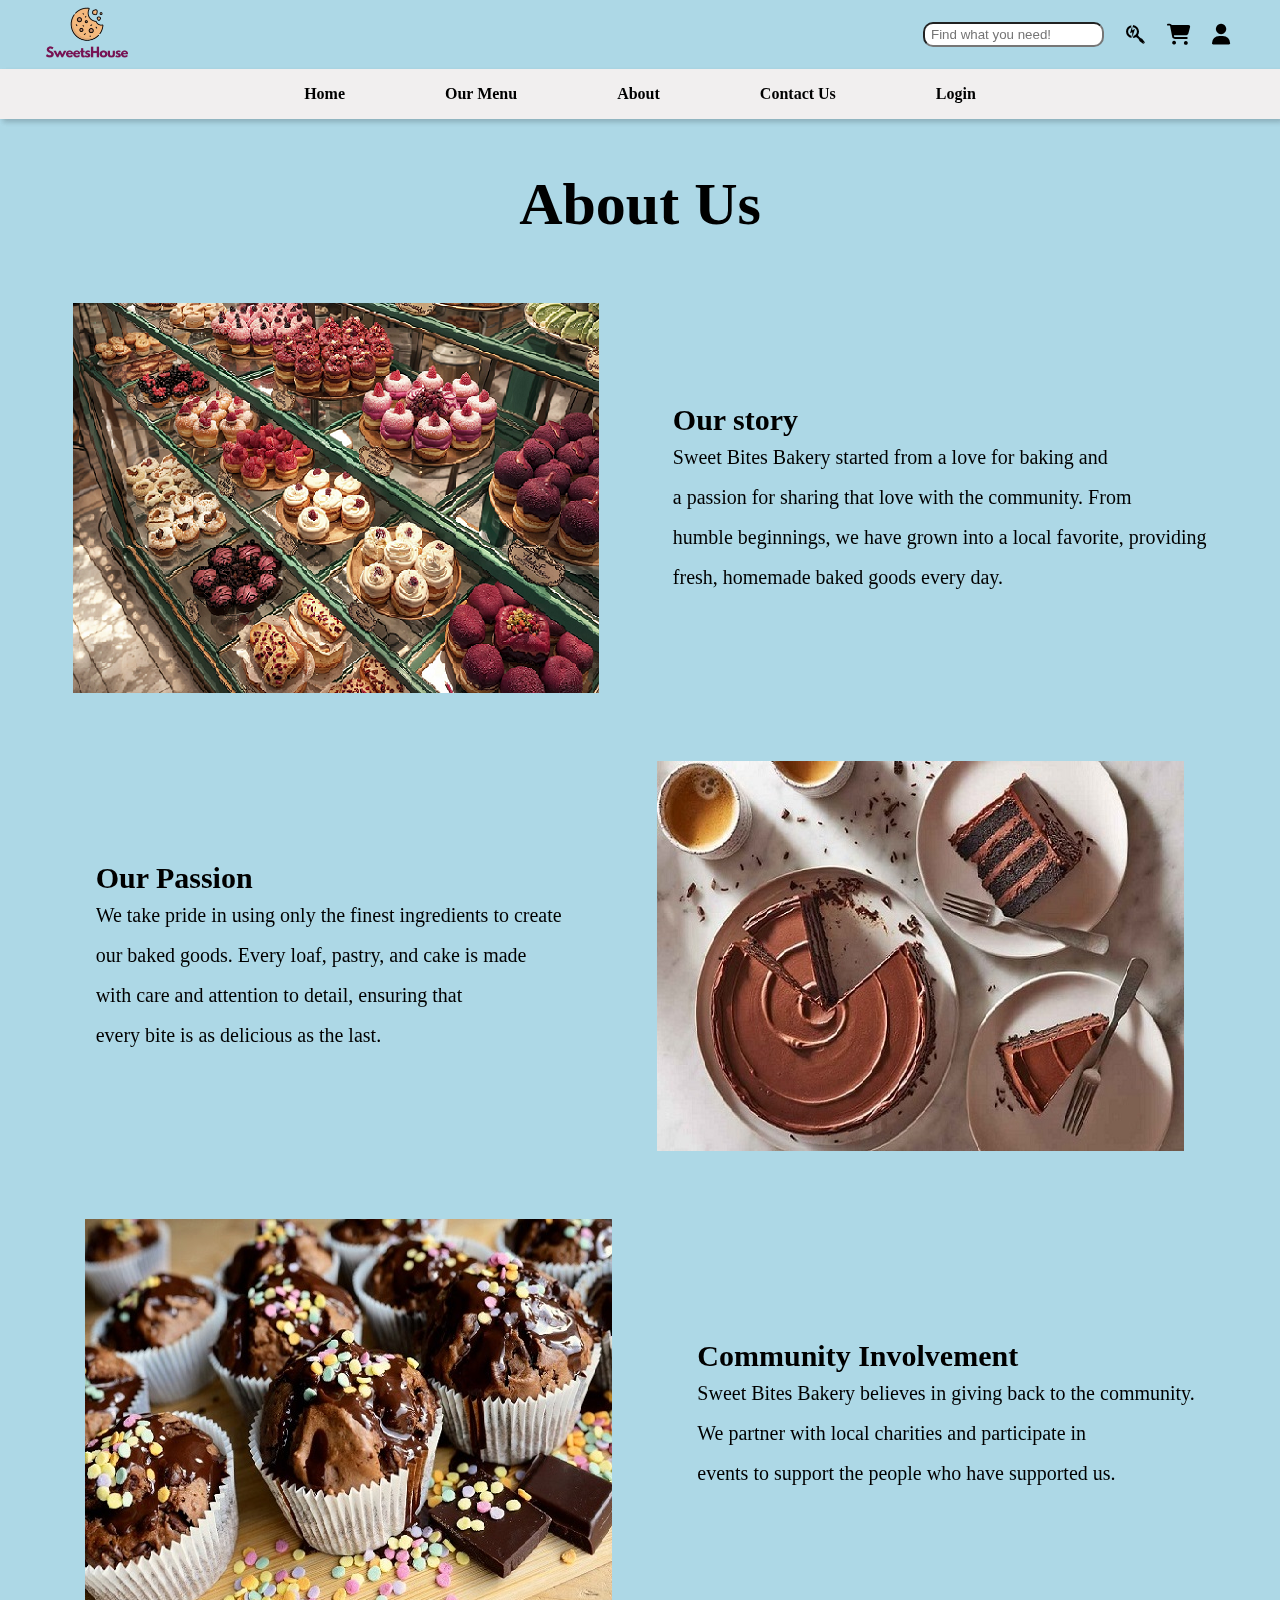
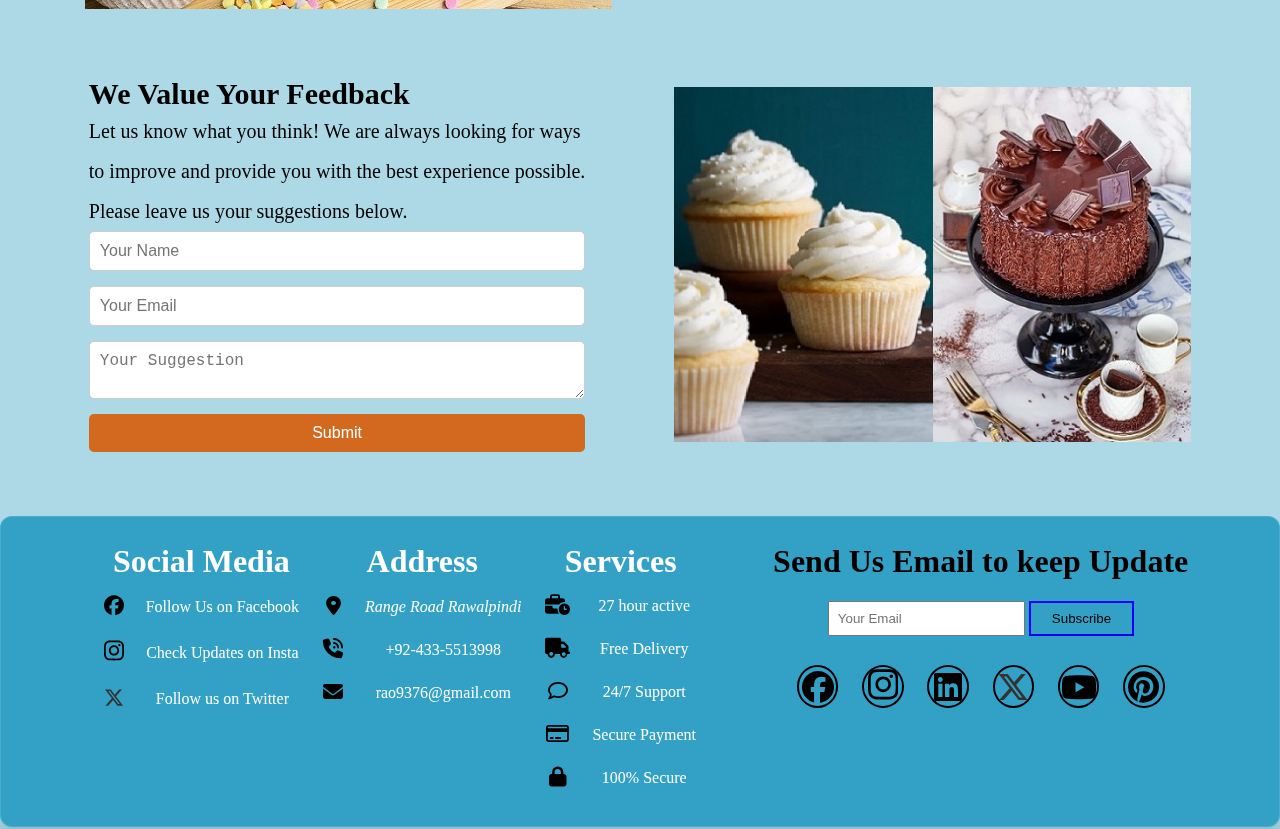
==== abouts.html @ 7ebd2689 "new" ====
<!DOCTYPE html>
<html lang="en">
<head>
    <meta charset="UTF-8">
    <meta name="viewport" content="width=device-width, initial-scale=1.0">
    <title>About Us</title>
    <link
    rel="stylesheet"
    href="https://cdnjs.cloudflare.com/ajax/libs/font-awesome/6.6.0/css/all.min.css"
  />
  <link rel="stylesheet" href="CSS\about.css" />
  <link rel="stylesheet" href="CSS/Nav.css">

</head>
<body>
    
    <header>
        <div class="subNav">
          <a href="local.html"
            ><img
              style="margin: 4% 0% 0% 6%"
              src="images/Home/Mulberry_Funky_Cookie_Logo__1_-removebg-preview.png"
              width="85px"
              height="auto"
              alt="Logo"
          /></a>
          <div>
            <table>
              <tr>
                <td>
                  <input type="search" placeholder=" Find what you need!" />
                </td>
                <td>
                  <a href=""><i class="fa-brands fa-searchengin"></i></a>
                </td>
                <td>
                  <a href="cart.html"><i class="fa-solid fa-cart-shopping"></i></a>
                </td>
                <td>
                  <a href=""><i class="fa-solid fa-user"></i></a>
                </td>
              </tr>
            </table>
          </div>
        </div>
        <nav>
          <nav>
            <ul class="sidebar">
              <li onclick="hideSidebar()">
                <a href="#"
                  ><svg
                    xmlns="http://www.w3.org/2000/svg"
                    height="26"
                    viewBox="0 96 960 960"
                    width="26"
                  >
                    <path
                      d="m249 849-42-42 231-231-231-231 42-42 231 231 231-231 42 42-231 231 231 231-42 42-231-231-231 231Z"
                    /></svg
                ></a>
              </li>
              <li><a href="local.html">Home</a></li>
              <li><a href="index.html#menu">Our Menu</a></li>
              <li><a href="abouts.html">About </a></li>
              <li><a href="#">Contact Us</a></li>
              <li><a href="login.html">Login</a></li>
            </ul>
            <ul>
              <li class="hideOnMobile"><a href="local.html">Home</a></li>
              <li class="hideOnMobile"><a href="index.html#menu">Our Menu</a></li>
              <li class="hideOnMobile"><a href="abouts.html">About</a></li>
              <li class="hideOnMobile"><a href="#">Contact Us</a></li>
              <li class="hideOnMobile"><a href="login.html">Login</a></li>
              <li class="menu-button" onclick="showSidebar()">
                <a href="#"
                  ><svg
                    xmlns="http://www.w3.org/2000/svg"
                    height="26"
                    viewBox="0 96 960 960"
                    width="26"
                  >
                    <path
                      d="M120 816v-60h720v60H120Zm0-210v-60h720v60H120Zm0-210v-60h720v60H120Z"
                    /></svg
                ></a>
              </li>
            </ul>
          </nav>
        </nav>
      </header>


      <section class="about-header">
        <h1>About Us</h1>
    </section>



    <div class="main-card">
      <div class="img">
          <img src="./images/about/ai-generated-8758588_1280.png" width="100%" height="auto" alt="">
      </div>
      <div class="text">
          <h3>Our story</h3>
          <p>
              Sweet Bites Bakery started from a love for baking and <br> a passion for  sharing that love with the community. From <br> humble beginnings, we have grown into a local  favorite, providing <br> fresh, homemade baked goods every day.
          </p>
      </div>
  </div>


  <div class="main-card">
     
      <div class="text">
          <h3>Our Passion</h3>
          <p>
         We take pride in using only the finest ingredients to create <br> our baked goods.  Every loaf, pastry, and cake is made <br> with care  and attention to detail,  ensuring that <br> every bite  is as delicious as the last.
          </p>
      </div>

      <div class="img">
          <img src="./images/about/KABC_Cakes_Chocolate-Cake_Ganache_07863.jpg" width="100%" height="auto" alt="">
      </div>
  </div>


  <div class="main-card">
      <div class="img">
          <img src="./images/about/muffins-8693748_1920.jpg" width="100%" height="auto" alt="">
      </div>
      <div class="text">
          <h3>Community Involvement</h3>
          <p>
              Sweet Bites Bakery believes in giving back to the community. <br> We partner with local charities and participate in <br> events to support the people who have supported us.
          </p>
      </div>
  </div>


  <div class="main-card">
     
      <div class="text">
          <h3>We Value Your Feedback</h3>
          <p>Let us know what you think! We are always looking   for ways <br>  to  improve and provide you with the best experience possible. <br>  Please leave us your  suggestions below.</p>
          <form class="suggestion-form">
              <input type="text" name="name" placeholder="Your Name" required>
              <input type="email" name="email" placeholder="Your Email" required>
              <textarea name="suggestion" placeholder="Your Suggestion" required></textarea>
              <button type="submit">Submit</button>
          </form>
      </div>

      <div style="display: flex;" class="img">
          <img src="./images/about/vanilla-cupcakes-3.jpg" width="50%" height="auto" alt="">
          <img src="./images/about/The-Best-Dark-Chocolate-Cake-Recipe-3.jpg" width="50%" height="auto" alt="">

      </div>
  </div>





      <footer  style="background-color:rgb(51, 161, 197); margin-top:5%;" class="main-footer">
        <div class="footer-text">
          <div>
            <h1>Social Media</h1>
            <table>
              <tr>
                <td>
                  <a href="#" target="_blank"><i style="font-size: 20px" class="fa-brands fa-facebook"></i></a>
                </td>
                <td>Follow Us on Facebook</td>
              </tr>
              <tr>
                <td>
                  <a href="#" target="_blank"><svg class="instagram" xmlns="http://www.w3.org/2000/svg" width="20px"
                      viewBox="0 0 448 512">
                      <defs>
                        <linearGradient id="instagram-gradient" gradientTransform="rotate(45)">
                          <stop offset="0%" stop-color="#405de6" />
                          <stop offset="20%" stop-color="#5851db" />
                          <stop offset="40%" stop-color="#833ab4" />
                          <stop offset="60%" stop-color="#c13584" />
                          <stop offset="80%" stop-color="#e1306c" />
                          <stop offset="100%" stop-color="#fd1d1d" />
                        </linearGradient>
                      </defs>
  
                      <path
                        d="M224.1 141c-63.6 0-114.9 51.3-114.9 114.9s51.3 114.9 114.9 114.9S339 319.5 339 255.9 287.7 141 224.1 141zm0 189.6c-41.1 0-74.7-33.5-74.7-74.7s33.5-74.7 74.7-74.7 74.7 33.5 74.7 74.7-33.6 74.7-74.7 74.7zm146.4-194.3c0 14.9-12 26.8-26.8 26.8-14.9 0-26.8-12-26.8-26.8s12-26.8 26.8-26.8 26.8 12 26.8 26.8zm76.1 27.2c-1.7-35.9-9.9-67.7-36.2-93.9-26.2-26.2-58-34.4-93.9-36.2-37-2.1-147.9-2.1-184.9 0-35.8 1.7-67.6 9.9-93.9 36.1s-34.4 58-36.2 93.9c-2.1 37-2.1 147.9 0 184.9 1.7 35.9 9.9 67.7 36.2 93.9s58 34.4 93.9 36.2c37 2.1 147.9 2.1 184.9 0 35.9-1.7 67.7-9.9 93.9-36.2 26.2-26.2 34.4-58 36.2-93.9 2.1-37 2.1-147.8 0-184.8zM398.8 388c-7.8 19.6-22.9 34.7-42.6 42.6-29.5 11.7-99.5 9-132.1 9s-102.7 2.6-132.1-9c-19.6-7.8-34.7-22.9-42.6-42.6-11.7-29.5-9-99.5-9-132.1s-2.6-102.7 9-132.1c7.8-19.6 22.9-34.7 42.6-42.6 29.5-11.7 99.5-9 132.1-9s102.7-2.6 132.1 9c19.6 7.8 34.7 22.9 42.6 42.6 11.7 29.5 9 99.5 9 132.1s2.7 102.7-9 132.1z" />
                    </svg></a>
                </td>
                <td>Check Updates on Insta</td>
              </tr>
              <tr>
                <td>
                  <a href="" target="_blank"><i style="font-size: 20px" class="fa-brands fa-x-twitter"></i>
                  </a>
                </td>
                <td>Follow us on Twitter</td>
              </tr>
            </table>
          </div>
          <div>
            <h1>Address</h1>
            <table>
              <tr>
                <td>
                  <i style="font-size: 20px" class="fa-solid fa-location-dot"></i>
                </td>
                <td>
                  <address>Range Road Rawalpindi</address>
                </td>
              </tr>
              <tr>
                <td>
                  <i style="font-size: 20px" class="fa-solid fa-phone-volume"></i>
                </td>
                <td>+92-433-5513998</td>
              </tr>
              <tr>
                <td>
                  <i style="font-size: 20px" class="fa-solid fa-envelope"></i>
                </td>
                <td>rao9376@gmail.com</td>
              </tr>
            </table>
          </div>
          <div>
            <h1>Services</h1>
            <table>
              <tr>
                <td>
                  <i style="font-size: 20px" class="fa-solid fa-business-time"></i>
                </td>
                <td>27 hour active</td>
              </tr>
              <tr>
                <td>
                  <i style="font-size: 20px" class="fa-solid fa-truck"></i>
                </td>
                <td>Free Delivery</td>
              </tr>
              <tr>
                <td>
                  <i style="font-size: 20px" class="fa-regular fa-comment"></i>
                </td>
                <td>24/7 Support</td>
              </tr>
              <tr>
                <td>
                  <i style="font-size: 20px" class="fa-regular fa-credit-card"></i>
                </td>
                <td>Secure Payment</td>
              </tr>
              <tr>
                <td>
                  <i style="font-size: 20px" class="fa-solid fa-lock"></i>
                </td>
                <td>100% Secure</td>
              </tr>
            </table>
          </div>
        </div>
        <div class="mail">
          <h1 class="heading-1">Send Us Email to keep Update</h1>
          <form action="">
            <input type="email" name="email" placeholder="Your Email" />
            <button type="submit">Subscribe</button>
  
            <div class="social">
              <div class="s11">
                <a href="#" target="_blank"><i style="font-size: 2rem" class="fa-brands fa-facebook"></i></a>
              </div>
              <div class="s21">
                <a href="#" target="_blank"><svg class="instagram" xmlns="http://www.w3.org/2000/svg" width="1.9rem"
                    viewBox="0 0 448 512">
                    <defs>
                      <linearGradient id="instagram-gradient" gradientTransform="rotate(45)">
                        <stop offset="0%" stop-color="#405de6" />
                        <stop offset="20%" stop-color="#5851db" />
                        <stop offset="40%" stop-color="#833ab4" />
                        <stop offset="60%" stop-color="#c13584" />
                        <stop offset="80%" stop-color="#e1306c" />
                        <stop offset="100%" stop-color="#fd1d1d" />
                      </linearGradient>
                    </defs>
  
                    <path
                      d="M224.1 141c-63.6 0-114.9 51.3-114.9 114.9s51.3 114.9 114.9 114.9S339 319.5 339 255.9 287.7 141 224.1 141zm0 189.6c-41.1 0-74.7-33.5-74.7-74.7s33.5-74.7 74.7-74.7 74.7 33.5 74.7 74.7-33.6 74.7-74.7 74.7zm146.4-194.3c0 14.9-12 26.8-26.8 26.8-14.9 0-26.8-12-26.8-26.8s12-26.8 26.8-26.8 26.8 12 26.8 26.8zm76.1 27.2c-1.7-35.9-9.9-67.7-36.2-93.9-26.2-26.2-58-34.4-93.9-36.2-37-2.1-147.9-2.1-184.9 0-35.8 1.7-67.6 9.9-93.9 36.1s-34.4 58-36.2 93.9c-2.1 37-2.1 147.9 0 184.9 1.7 35.9 9.9 67.7 36.2 93.9s58 34.4 93.9 36.2c37 2.1 147.9 2.1 184.9 0 35.9-1.7 67.7-9.9 93.9-36.2 26.2-26.2 34.4-58 36.2-93.9 2.1-37 2.1-147.8 0-184.8zM398.8 388c-7.8 19.6-22.9 34.7-42.6 42.6-29.5 11.7-99.5 9-132.1 9s-102.7 2.6-132.1-9c-19.6-7.8-34.7-22.9-42.6-42.6-11.7-29.5-9-99.5-9-132.1s-2.6-102.7 9-132.1c7.8-19.6 22.9-34.7 42.6-42.6 29.5-11.7 99.5-9 132.1-9s102.7-2.6 132.1 9c19.6 7.8 34.7 22.9 42.6 42.6 11.7 29.5 9 99.5 9 132.1s2.7 102.7-9 132.1z" />
                  </svg></a>
              </div>
              <div class="s31">
                <a href="" target="_blank"><i style="font-size: 2rem" class="fa-brands fa-linkedin"></i>
                </a>
              </div>
              <div class="s41">
                <a href="" target="_blank"><i style="font-size: 2rem" class="fa-brands fa-x-twitter"></i>
                </a>
              </div>
              <div class="s51">
                <a href="" target="_blank"><i style="font-size: 2rem" class="fa-brands fa-youtube"></i></a>
              </div>
              <div class="s61">
                <a href="" target="_blank"><i style="font-size: 2rem" class="fa-brands fa-pinterest"></i></a>
              </div>
            </div>
          </form>
        </div>
    </footer>

    <script src="./JS/local.js"></script>
</body>
</html>
---- CSS/Nav.css ----
* {
    margin: 0;
    padding: 0;
  }
  .subNav {
    display: flex;
    align-items: center;
    justify-content: space-between;
    background-color: lightblue;
    padding: 0px 3%;
  }
  i {
    font-size: 1.3rem;
    transition: all 0.3s ease; /* Smooth transition for the hover effect */
  }
  
  /* i:hover { */
  /* font-size: 1.5rem; Change font size on hover */
  /* color: blue; Change color on hover */
  /* cursor: pointer; */
  /* } */
  table tr td {
    padding: 10px;
  }
  
  table tr td input {
    padding: 1.5%;
    border-radius: 10px;
    width: 100%;
  }
  table tr td input:hover {
    border: 2px solid blue;
  }
  a {
    text-decoration: none;
    color: black;
  }
  
  /* Main Nav Bar */
  
  nav {
    /* background-color: rgba(224, 221, 221, 0.877); */
  
    background-color: rgb(241, 239, 239);
    box-shadow: 3px 3px 5px rgba(0, 0, 0, 0.1);
  }
  nav ul {
    width: 100%;
    list-style: none;
    display: flex;
    justify-content: center;
    align-items: center;
  }
  nav li {
    height: 50px;
  }
  nav a {
    height: 100%;
    padding: 0 50px;
    font-weight: bold;
    text-decoration: none;
    display: flex;
    align-items: center;
    color: black;
  }
  nav a:hover {
    background-color: #b9b7b7;
  }
  
  .sidebar {
    position: fixed;
    right: 0;
    height: 100vh;
    width: 250px;
    background-color: rgba(255, 255, 255, 0.15);
    backdrop-filter: blur(12px);
    box-shadow: -10px 0 10px rgba(0, 0, 0, 0.1);
    list-style: none;
    display: none;
    flex-direction: column;
    align-items: flex-start;
    justify-content: flex-start;
  }
  .sidebar li {
    width: 100%;
  }
  .sidebar a {
    width: 100%;
  }
  .menu-button {
    display: none;
  }
  @media (max-width: 800px) {
    nav ul {
      justify-content: flex-end;
    }
    .hideOnMobile {
      display: none;
    }
    .menu-button {
      display: block;
    }
  }
  @media (max-width: 400px) {
    .sidebar {
      width: 100%;
    }
  }
  


  
/* footer */
 .social {
    padding: 7% 0%;
    display: flex;
    /* justify-content: center; */
    flex-wrap: nowrap;
    justify-content: space-evenly;
    /* background-color: rgba(230, 227, 227, 0.63); */
    /* margin: 5% 0; */
  }
  
  .social div {
    width: 10%;
    display: flex;
    align-items: center;
    justify-content: center;
    /* height: 14%; */
    border-radius: 50%;
    border: 2px solid;
    text-align: center;
    /* padding: 0.5%; */
    /* margin: 0.5% 2%; */
  }
  .fa-facebook:hover {
    color: blue;
  }
  
  .instagram {
    transition: all 0.3s ease;
  }
  
  .instagram:hover path {
    fill: url(#instagram-gradient); /* Apply the gradient on hover */
  }
  .fa-linkedin:hover {
    color: blue;
  }
  
  .fa-x-twitter {
    color: #333;
  }
  .fa-x-twitter:hover {
    color: rgb(0, 0, 0);
  }
  .fa-youtube:hover {
    color: red;
  }
  
  .fa-pinterest:hover {
    color: red;
  }
  
  .mail {
    text-align: center;
  }
  .mail input {
    padding: 2%;
    margin-top: 5%;
  }
  .mail button {
    margin-top: 2%;
    padding: 2% 5%;
    background: transparent;
    border: 2px solid blue;
  }
  
  .main-footer {
    /* padding: 0% 2%; */
    display: flex;
    justify-content: space-evenly;
     flex-wrap: wrap;

     backdrop-filter: blur(16px) saturate(380%);
    padding: 2%;
    border: 2px solid gray;
    text-align: center;
    -webkit-backdrop-filter: blur(16px) saturate(380%);
    background-color: rgba(17, 25, 40, 0.25);
    border-radius: 12px;
    border: 1px solid rgba(255, 255, 255, 0.125); 
    filter: drop-shadow(0 30px 10px rgba(0,0,0,0.125));
    /* transition: box-shadow .5s; */
    /* box-shadow: 3px 3px 8px rgba(177, 174, 174, 0.959), 
    1px 1px 12px rgba(190, 190, 190, 0.849); */

  }
  .footer-text {
    display: flex;
    justify-content: center;
  }
  
  .footer-text div {
    /* margin: 0px 1%; */
    flex-wrap: wrap;
    color: white;
  }
  
  .footer-text div h1 {
    margin-bottom: 2%;
    text-align: center;
    color: white;
  }

  .fa-solid, .fa-regular{
    color: black;
  }
  
  /* Media Quries for footer */
  
  @media (max-width: 1170px) {
    .main-footer {
      display: flex;
      flex-direction: column;
      justify-content: center;
      align-items: center;
    }
    .footer-text {
      width: 100%;
    }
  
    .footer-text div {
      margin: 0px 5%;
    }
    .mail input {
      margin-top: 5%;
      width: 100%;
    }
  }
  
  @media (max-width: 700px) {
    .footer-text {
      display: flex;
      justify-content: center;
      flex-direction: column;
      text-align: center;
    }
    .footer-text div {
      display: flex;
      flex-direction: column;
      align-items: center;
      justify-content: center;
    }
    .heading-1 {
      width: 100%;
      text-wrap: pretty;
      font-size: larger;
    }
    .mail input {
      width: 100%;
    }
  
    .social div{
      padding: 2%;
    }
  }
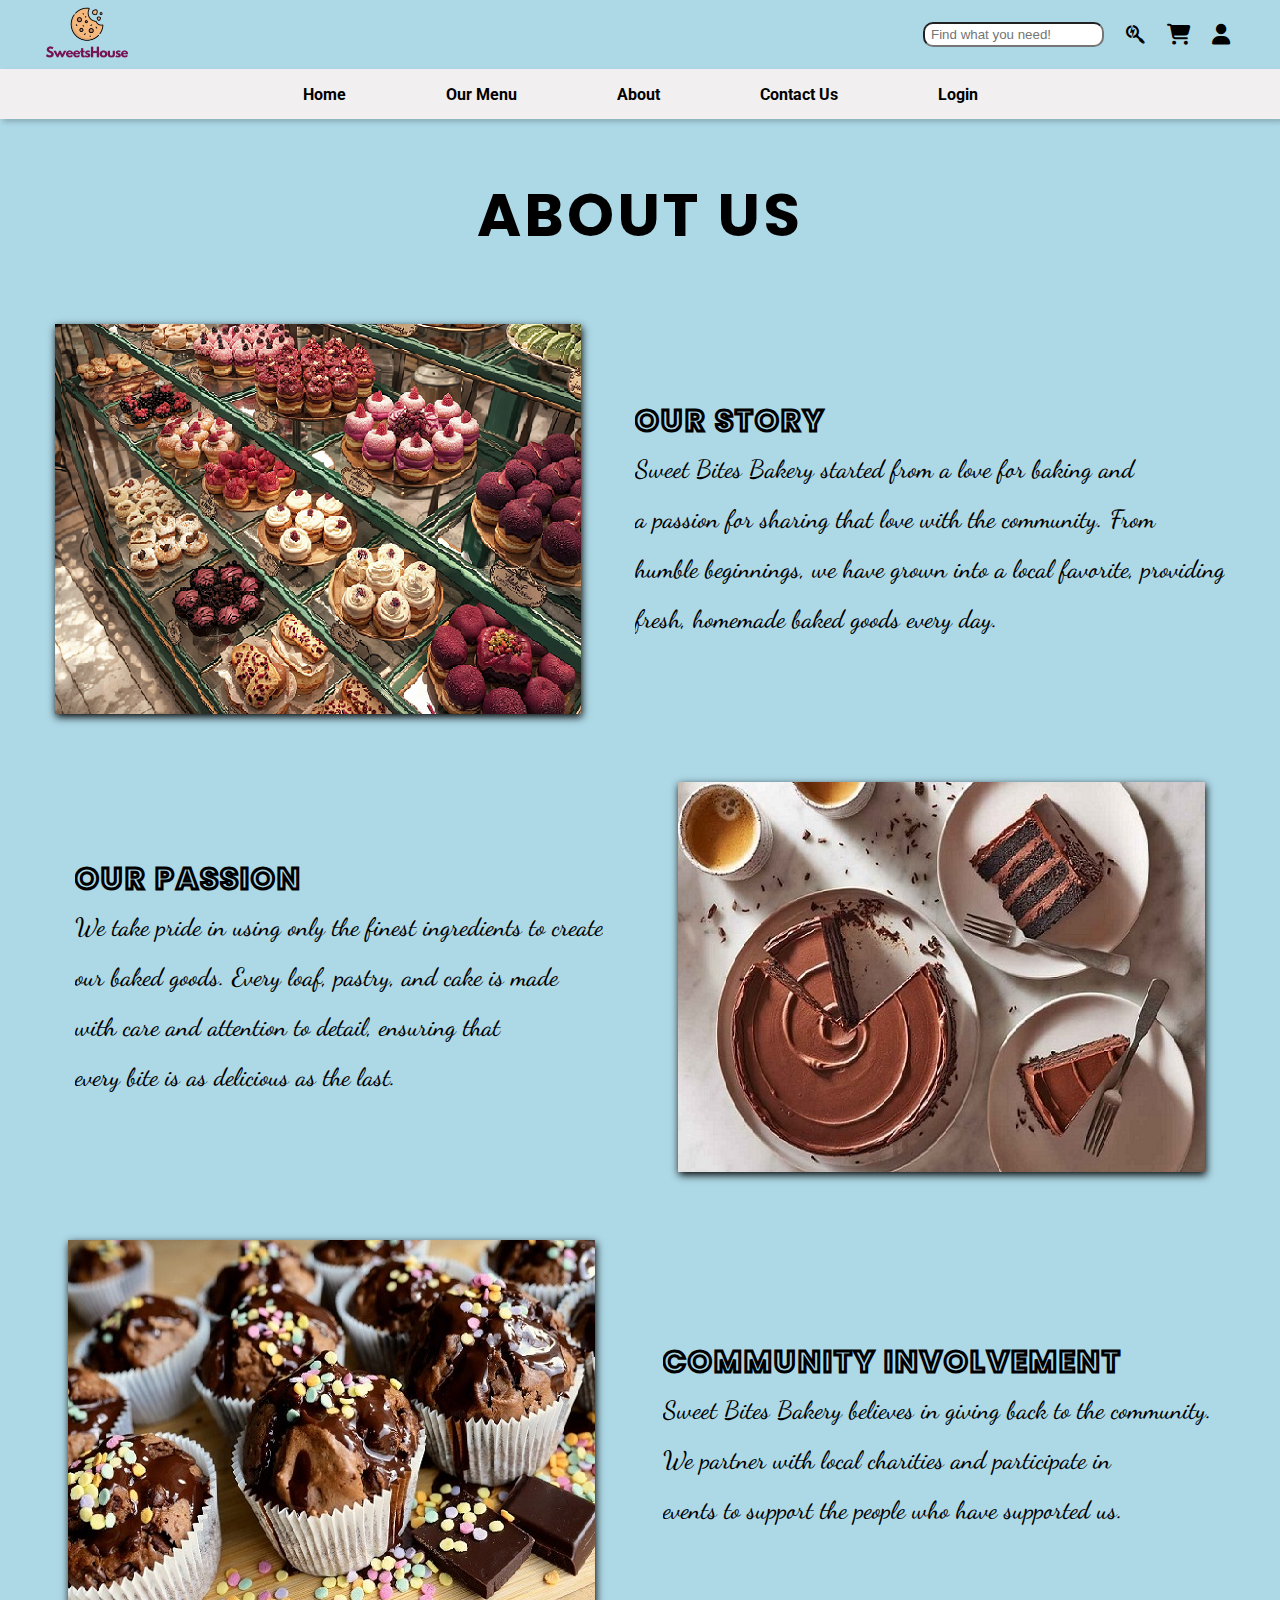
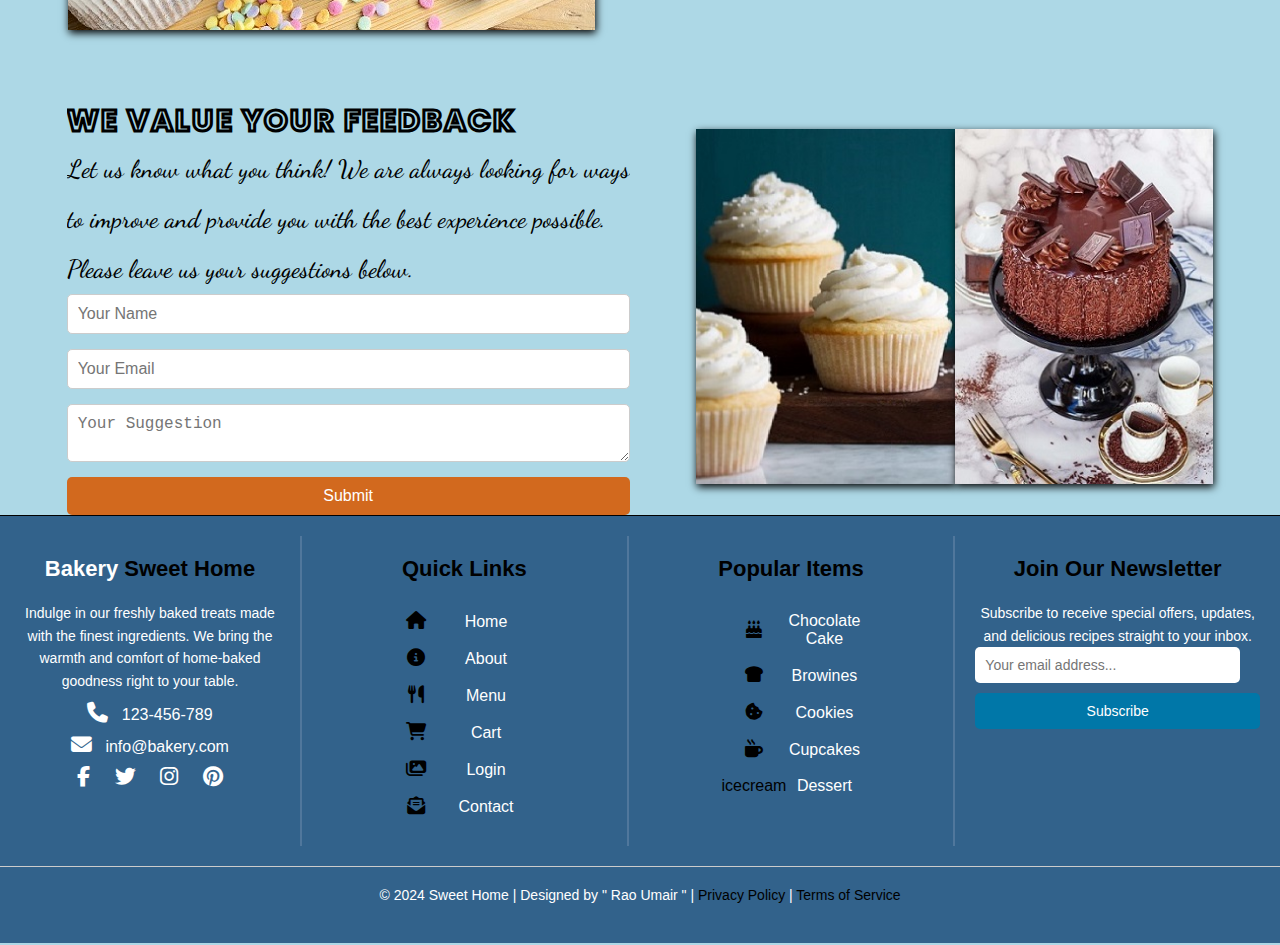
==== commit ff6ceeaa: "Add files via upload" ====
--- a/abouts.html
+++ b/abouts.html
@@ -1,315 +1,257 @@
-<!DOCTYPE html>
-<html lang="en">
-<head>
-    <meta charset="UTF-8">
-    <meta name="viewport" content="width=device-width, initial-scale=1.0">
-    <title>About Us</title>
-    <link
-    rel="stylesheet"
-    href="https://cdnjs.cloudflare.com/ajax/libs/font-awesome/6.6.0/css/all.min.css"
-  />
-  <link rel="stylesheet" href="CSS\about.css" />
-  <link rel="stylesheet" href="CSS/Nav.css">
-
-</head>
-<body>
-    
-    <header>
-        <div class="subNav">
-          <a href="local.html"
-            ><img
-              style="margin: 4% 0% 0% 6%"
-              src="images/Home/Mulberry_Funky_Cookie_Logo__1_-removebg-preview.png"
-              width="85px"
-              height="auto"
-              alt="Logo"
-          /></a>
-          <div>
-            <table>
-              <tr>
-                <td>
-                  <input type="search" placeholder=" Find what you need!" />
-                </td>
-                <td>
-                  <a href=""><i class="fa-brands fa-searchengin"></i></a>
-                </td>
-                <td>
-                  <a href="cart.html"><i class="fa-solid fa-cart-shopping"></i></a>
-                </td>
-                <td>
-                  <a href=""><i class="fa-solid fa-user"></i></a>
-                </td>
-              </tr>
-            </table>
-          </div>
-        </div>
-        <nav>
-          <nav>
-            <ul class="sidebar">
-              <li onclick="hideSidebar()">
-                <a href="#"
-                  ><svg
-                    xmlns="http://www.w3.org/2000/svg"
-                    height="26"
-                    viewBox="0 96 960 960"
-                    width="26"
-                  >
-                    <path
-                      d="m249 849-42-42 231-231-231-231 42-42 231 231 231-231 42 42-231 231 231 231-42 42-231-231-231 231Z"
-                    /></svg
-                ></a>
-              </li>
-              <li><a href="local.html">Home</a></li>
-              <li><a href="index.html#menu">Our Menu</a></li>
-              <li><a href="abouts.html">About </a></li>
-              <li><a href="#">Contact Us</a></li>
-              <li><a href="login.html">Login</a></li>
-            </ul>
-            <ul>
-              <li class="hideOnMobile"><a href="local.html">Home</a></li>
-              <li class="hideOnMobile"><a href="index.html#menu">Our Menu</a></li>
-              <li class="hideOnMobile"><a href="abouts.html">About</a></li>
-              <li class="hideOnMobile"><a href="#">Contact Us</a></li>
-              <li class="hideOnMobile"><a href="login.html">Login</a></li>
-              <li class="menu-button" onclick="showSidebar()">
-                <a href="#"
-                  ><svg
-                    xmlns="http://www.w3.org/2000/svg"
-                    height="26"
-                    viewBox="0 96 960 960"
-                    width="26"
-                  >
-                    <path
-                      d="M120 816v-60h720v60H120Zm0-210v-60h720v60H120Zm0-210v-60h720v60H120Z"
-                    /></svg
-                ></a>
-              </li>
-            </ul>
-          </nav>
-        </nav>
-      </header>
-
-
-      <section class="about-header">
-        <h1>About Us</h1>
-    </section>
-
-
-
-    <div class="main-card">
-      <div class="img">
-          <img src="./images/about/ai-generated-8758588_1280.png" width="100%" height="auto" alt="">
-      </div>
-      <div class="text">
-          <h3>Our story</h3>
-          <p>
-              Sweet Bites Bakery started from a love for baking and <br> a passion for  sharing that love with the community. From <br> humble beginnings, we have grown into a local  favorite, providing <br> fresh, homemade baked goods every day.
-          </p>
-      </div>
-  </div>
-
-
-  <div class="main-card">
-     
-      <div class="text">
-          <h3>Our Passion</h3>
-          <p>
-         We take pride in using only the finest ingredients to create <br> our baked goods.  Every loaf, pastry, and cake is made <br> with care  and attention to detail,  ensuring that <br> every bite  is as delicious as the last.
-          </p>
-      </div>
-
-      <div class="img">
-          <img src="./images/about/KABC_Cakes_Chocolate-Cake_Ganache_07863.jpg" width="100%" height="auto" alt="">
-      </div>
-  </div>
-
-
-  <div class="main-card">
-      <div class="img">
-          <img src="./images/about/muffins-8693748_1920.jpg" width="100%" height="auto" alt="">
-      </div>
-      <div class="text">
-          <h3>Community Involvement</h3>
-          <p>
-              Sweet Bites Bakery believes in giving back to the community. <br> We partner with local charities and participate in <br> events to support the people who have supported us.
-          </p>
-      </div>
-  </div>
-
-
-  <div class="main-card">
-     
-      <div class="text">
-          <h3>We Value Your Feedback</h3>
-          <p>Let us know what you think! We are always looking   for ways <br>  to  improve and provide you with the best experience possible. <br>  Please leave us your  suggestions below.</p>
-          <form class="suggestion-form">
-              <input type="text" name="name" placeholder="Your Name" required>
-              <input type="email" name="email" placeholder="Your Email" required>
-              <textarea name="suggestion" placeholder="Your Suggestion" required></textarea>
-              <button type="submit">Submit</button>
-          </form>
-      </div>
-
-      <div style="display: flex;" class="img">
-          <img src="./images/about/vanilla-cupcakes-3.jpg" width="50%" height="auto" alt="">
-          <img src="./images/about/The-Best-Dark-Chocolate-Cake-Recipe-3.jpg" width="50%" height="auto" alt="">
-
-      </div>
-  </div>
-
-
-
-
-
-      <footer  style="background-color:rgb(51, 161, 197); margin-top:5%;" class="main-footer">
-        <div class="footer-text">
-          <div>
-            <h1>Social Media</h1>
-            <table>
-              <tr>
-                <td>
-                  <a href="#" target="_blank"><i style="font-size: 20px" class="fa-brands fa-facebook"></i></a>
-                </td>
-                <td>Follow Us on Facebook</td>
-              </tr>
-              <tr>
-                <td>
-                  <a href="#" target="_blank"><svg class="instagram" xmlns="http://www.w3.org/2000/svg" width="20px"
-                      viewBox="0 0 448 512">
-                      <defs>
-                        <linearGradient id="instagram-gradient" gradientTransform="rotate(45)">
-                          <stop offset="0%" stop-color="#405de6" />
-                          <stop offset="20%" stop-color="#5851db" />
-                          <stop offset="40%" stop-color="#833ab4" />
-                          <stop offset="60%" stop-color="#c13584" />
-                          <stop offset="80%" stop-color="#e1306c" />
-                          <stop offset="100%" stop-color="#fd1d1d" />
-                        </linearGradient>
-                      </defs>
-  
-                      <path
-                        d="M224.1 141c-63.6 0-114.9 51.3-114.9 114.9s51.3 114.9 114.9 114.9S339 319.5 339 255.9 287.7 141 224.1 141zm0 189.6c-41.1 0-74.7-33.5-74.7-74.7s33.5-74.7 74.7-74.7 74.7 33.5 74.7 74.7-33.6 74.7-74.7 74.7zm146.4-194.3c0 14.9-12 26.8-26.8 26.8-14.9 0-26.8-12-26.8-26.8s12-26.8 26.8-26.8 26.8 12 26.8 26.8zm76.1 27.2c-1.7-35.9-9.9-67.7-36.2-93.9-26.2-26.2-58-34.4-93.9-36.2-37-2.1-147.9-2.1-184.9 0-35.8 1.7-67.6 9.9-93.9 36.1s-34.4 58-36.2 93.9c-2.1 37-2.1 147.9 0 184.9 1.7 35.9 9.9 67.7 36.2 93.9s58 34.4 93.9 36.2c37 2.1 147.9 2.1 184.9 0 35.9-1.7 67.7-9.9 93.9-36.2 26.2-26.2 34.4-58 36.2-93.9 2.1-37 2.1-147.8 0-184.8zM398.8 388c-7.8 19.6-22.9 34.7-42.6 42.6-29.5 11.7-99.5 9-132.1 9s-102.7 2.6-132.1-9c-19.6-7.8-34.7-22.9-42.6-42.6-11.7-29.5-9-99.5-9-132.1s-2.6-102.7 9-132.1c7.8-19.6 22.9-34.7 42.6-42.6 29.5-11.7 99.5-9 132.1-9s102.7-2.6 132.1 9c19.6 7.8 34.7 22.9 42.6 42.6 11.7 29.5 9 99.5 9 132.1s2.7 102.7-9 132.1z" />
-                    </svg></a>
-                </td>
-                <td>Check Updates on Insta</td>
-              </tr>
-              <tr>
-                <td>
-                  <a href="" target="_blank"><i style="font-size: 20px" class="fa-brands fa-x-twitter"></i>
-                  </a>
-                </td>
-                <td>Follow us on Twitter</td>
-              </tr>
-            </table>
-          </div>
-          <div>
-            <h1>Address</h1>
-            <table>
-              <tr>
-                <td>
-                  <i style="font-size: 20px" class="fa-solid fa-location-dot"></i>
-                </td>
-                <td>
-                  <address>Range Road Rawalpindi</address>
-                </td>
-              </tr>
-              <tr>
-                <td>
-                  <i style="font-size: 20px" class="fa-solid fa-phone-volume"></i>
-                </td>
-                <td>+92-433-5513998</td>
-              </tr>
-              <tr>
-                <td>
-                  <i style="font-size: 20px" class="fa-solid fa-envelope"></i>
-                </td>
-                <td>rao9376@gmail.com</td>
-              </tr>
-            </table>
-          </div>
-          <div>
-            <h1>Services</h1>
-            <table>
-              <tr>
-                <td>
-                  <i style="font-size: 20px" class="fa-solid fa-business-time"></i>
-                </td>
-                <td>27 hour active</td>
-              </tr>
-              <tr>
-                <td>
-                  <i style="font-size: 20px" class="fa-solid fa-truck"></i>
-                </td>
-                <td>Free Delivery</td>
-              </tr>
-              <tr>
-                <td>
-                  <i style="font-size: 20px" class="fa-regular fa-comment"></i>
-                </td>
-                <td>24/7 Support</td>
-              </tr>
-              <tr>
-                <td>
-                  <i style="font-size: 20px" class="fa-regular fa-credit-card"></i>
-                </td>
-                <td>Secure Payment</td>
-              </tr>
-              <tr>
-                <td>
-                  <i style="font-size: 20px" class="fa-solid fa-lock"></i>
-                </td>
-                <td>100% Secure</td>
-              </tr>
-            </table>
-          </div>
-        </div>
-        <div class="mail">
-          <h1 class="heading-1">Send Us Email to keep Update</h1>
-          <form action="">
-            <input type="email" name="email" placeholder="Your Email" />
-            <button type="submit">Subscribe</button>
-  
-            <div class="social">
-              <div class="s11">
-                <a href="#" target="_blank"><i style="font-size: 2rem" class="fa-brands fa-facebook"></i></a>
-              </div>
-              <div class="s21">
-                <a href="#" target="_blank"><svg class="instagram" xmlns="http://www.w3.org/2000/svg" width="1.9rem"
-                    viewBox="0 0 448 512">
-                    <defs>
-                      <linearGradient id="instagram-gradient" gradientTransform="rotate(45)">
-                        <stop offset="0%" stop-color="#405de6" />
-                        <stop offset="20%" stop-color="#5851db" />
-                        <stop offset="40%" stop-color="#833ab4" />
-                        <stop offset="60%" stop-color="#c13584" />
-                        <stop offset="80%" stop-color="#e1306c" />
-                        <stop offset="100%" stop-color="#fd1d1d" />
-                      </linearGradient>
-                    </defs>
-  
-                    <path
-                      d="M224.1 141c-63.6 0-114.9 51.3-114.9 114.9s51.3 114.9 114.9 114.9S339 319.5 339 255.9 287.7 141 224.1 141zm0 189.6c-41.1 0-74.7-33.5-74.7-74.7s33.5-74.7 74.7-74.7 74.7 33.5 74.7 74.7-33.6 74.7-74.7 74.7zm146.4-194.3c0 14.9-12 26.8-26.8 26.8-14.9 0-26.8-12-26.8-26.8s12-26.8 26.8-26.8 26.8 12 26.8 26.8zm76.1 27.2c-1.7-35.9-9.9-67.7-36.2-93.9-26.2-26.2-58-34.4-93.9-36.2-37-2.1-147.9-2.1-184.9 0-35.8 1.7-67.6 9.9-93.9 36.1s-34.4 58-36.2 93.9c-2.1 37-2.1 147.9 0 184.9 1.7 35.9 9.9 67.7 36.2 93.9s58 34.4 93.9 36.2c37 2.1 147.9 2.1 184.9 0 35.9-1.7 67.7-9.9 93.9-36.2 26.2-26.2 34.4-58 36.2-93.9 2.1-37 2.1-147.8 0-184.8zM398.8 388c-7.8 19.6-22.9 34.7-42.6 42.6-29.5 11.7-99.5 9-132.1 9s-102.7 2.6-132.1-9c-19.6-7.8-34.7-22.9-42.6-42.6-11.7-29.5-9-99.5-9-132.1s-2.6-102.7 9-132.1c7.8-19.6 22.9-34.7 42.6-42.6 29.5-11.7 99.5-9 132.1-9s102.7-2.6 132.1 9c19.6 7.8 34.7 22.9 42.6 42.6 11.7 29.5 9 99.5 9 132.1s2.7 102.7-9 132.1z" />
-                  </svg></a>
-              </div>
-              <div class="s31">
-                <a href="" target="_blank"><i style="font-size: 2rem" class="fa-brands fa-linkedin"></i>
-                </a>
-              </div>
-              <div class="s41">
-                <a href="" target="_blank"><i style="font-size: 2rem" class="fa-brands fa-x-twitter"></i>
-                </a>
-              </div>
-              <div class="s51">
-                <a href="" target="_blank"><i style="font-size: 2rem" class="fa-brands fa-youtube"></i></a>
-              </div>
-              <div class="s61">
-                <a href="" target="_blank"><i style="font-size: 2rem" class="fa-brands fa-pinterest"></i></a>
-              </div>
-            </div>
-          </form>
-        </div>
-    </footer>
-
-    <script src="./JS/local.js"></script>
-</body>
+<!DOCTYPE html>
+<html lang="en">
+<head>
+    <meta charset="UTF-8">
+    <meta name="viewport" content="width=device-width, initial-scale=1.0">
+    <title>About Us</title>
+    <link
+    rel="stylesheet"
+    href="https://cdnjs.cloudflare.com/ajax/libs/font-awesome/6.6.0/css/all.min.css"
+  />
+  <link rel="stylesheet" href="CSS\about.css" />
+  <link rel="stylesheet" href="CSS/Nav.css">
+
+</head>
+<body>
+    
+    <header>
+        <div class="subNav">
+          <a href="index.html"
+            ><img
+              style="margin: 4% 0% 0% 6%"
+              src="images/Home/Mulberry_Funky_Cookie_Logo__1_-removebg-preview.png"
+              width="85px"
+              height="auto"
+              alt="Logo"
+          /></a>
+          <div>
+            <table>
+              <tr>
+                <td>
+                  <input type="search" placeholder=" Find what you need!" />
+                </td>
+                <td>
+                  <a href=""><i class="fa-brands fa-searchengin"></i></a>
+                </td>
+                <td>
+                  <a href="cart.html"><i class="fa-solid fa-cart-shopping"></i></a>
+                </td>
+                <td>
+                  <a href=""><i class="fa-solid fa-user"></i></a>
+                </td>
+              </tr>
+            </table>
+          </div>
+        </div>
+        <nav>
+          <nav>
+            <ul class="sidebar">
+              <li onclick="hideSidebar()">
+                <a href="#"
+                  ><svg
+                    xmlns="http://www.w3.org/2000/svg"
+                    height="26"
+                    viewBox="0 96 960 960"
+                    width="26"
+                  >
+                    <path
+                      d="m249 849-42-42 231-231-231-231 42-42 231 231 231-231 42 42-231 231 231 231-42 42-231-231-231 231Z"
+                    /></svg
+                ></a>
+              </li>
+              <li><a href="local.html">Home</a></li>
+              <li><a href="index.html#menu">Our Menu</a></li>
+              <li><a href="abouts.html">About </a></li>
+              <li><a href="contact.html">Contact Us</a></li>
+              <li><a href="login.html">Login</a></li>
+            </ul>
+            <ul>
+              <li class="hideOnMobile"><a href="local.html">Home</a></li>
+              <li class="hideOnMobile"><a href="index.html#menu">Our Menu</a></li>
+              <li class="hideOnMobile"><a href="abouts.html">About</a></li>
+              <li class="hideOnMobile"><a href="contact.html">Contact Us</a></li>
+              <li class="hideOnMobile"><a href="login.html">Login</a></li>
+              <li class="menu-button" onclick="showSidebar()">
+                <a href="#"
+                  ><svg
+                    xmlns="http://www.w3.org/2000/svg"
+                    height="26"
+                    viewBox="0 96 960 960"
+                    width="26"
+                  >
+                    <path
+                      d="M120 816v-60h720v60H120Zm0-210v-60h720v60H120Zm0-210v-60h720v60H120Z"
+                    /></svg
+                ></a>
+              </li>
+            </ul>
+          </nav>
+        </nav>
+      </header>
+
+
+      <section class="about-header">
+        <h1>About Us</h1>
+    </section>
+
+
+
+    <div class="main-card">
+      <div class="img">
+          <img class="img2" src="./images/about/ai-generated-8758588_1280.png" width="100%" height="auto" alt="">
+      </div>
+      <div class="text">
+          <h3>Our story</h3>
+          <p>
+              Sweet Bites Bakery started from a love for baking and <br> a passion for  sharing that love with the community. From <br> humble beginnings, we have grown into a local  favorite, providing <br> fresh, homemade baked goods every day.
+          </p>
+      </div>
+  </div>
+
+
+  <div class="main-card">
+     
+      <div class="text">
+          <h3>Our Passion</h3>
+          <p>
+         We take pride in using only the finest ingredients to create <br> our baked goods.  Every loaf, pastry, and cake is made <br> with care  and attention to detail,  ensuring that <br> every bite  is as delicious as the last.
+          </p>
+      </div>
+
+      <div class="img">
+          <img class="img2" src="./images/about/KABC_Cakes_Chocolate-Cake_Ganache_07863.jpg" width="100%" height="auto" alt="">
+      </div>
+  </div>
+
+
+  <div class="main-card">
+      <div class="img">
+          <img class="img2" src="./images/about/muffins-8693748_1920.jpg" width="100%" height="auto" alt="">
+      </div>
+      <div class="text">
+          <h3>Community Involvement</h3>
+          <p>
+              Sweet Bites Bakery believes in giving back to the community. <br> We partner with local charities and participate in <br> events to support the people who have supported us.
+          </p>
+      </div>
+  </div>
+
+
+  <div class="main-card">
+     
+      <div class="text">
+          <h3>We Value Your Feedback</h3>
+          <p>Let us know what you think! We are always looking   for ways <br>  to  improve and provide you with the best experience possible. <br>  Please leave us your  suggestions below.</p>
+          <form class="suggestion-form">
+              <input type="text" name="name" placeholder="Your Name" required>
+              <input type="email" name="email" placeholder="Your Email" required>
+              <textarea name="suggestion" placeholder="Your Suggestion" required></textarea>
+              <button type="submit">Submit</button>
+          </form>
+      </div>
+
+      <div style="display: flex;" class="img">
+          <img class="img2" src="./images/about/vanilla-cupcakes-3.jpg" width="50%" height="auto" alt="">
+          <img class="img2" src="./images/about/The-Best-Dark-Chocolate-Cake-Recipe-3.jpg" width="50%" height="auto" alt="">
+
+      </div>
+  </div>
+
+
+
+
+
+
+  <footer class="footer">
+    <div class="footer-content">
+        <div class="footer-section about">
+            <h2><span class="highlight">Bakery</span> Sweet Home</h2>
+            <p>Indulge in our freshly baked treats made with the finest ingredients. We bring the warmth and comfort of home-baked goodness right to your table.</p>
+            <div class="contact">
+                <span><i class="fas fa-phone"></i> &nbsp; 123-456-789</span>
+                <span><i class="fas fa-envelope"></i> &nbsp; info@bakery.com</span>
+            </div>
+            <div class="socials">
+                <a href="#"><i class="fab fa-facebook-f"></i></a>
+                <a href="#"><i class="fab fa-twitter"></i></a>
+                <a href="#"><i class="fab fa-instagram"></i></a>
+                <a href="#"><i class="fab fa-pinterest"></i></a>
+            </div>
+        </div>
+  <hr class="line">
+        <div class="footer-section links">
+            <h2>Quick Links</h2>
+            <table>
+                <tr>
+                    <td><i class="fas fa-home hel"></i></td>
+                    <td class="hov"><a href="#">Home</a></td>
+                </tr>
+                <tr>
+                    <td><i class="fas fa-info-circle hel"></i></td>
+                    <td><a href="#">About</a></td>
+                </tr>
+                <tr>
+                    <td><i class="fas fa-utensils hel"></i></td>
+                    <td><a href="#">Menu</a></td>
+                </tr>
+                <tr>
+                    <td><i class="fas fa-shopping-cart hel"></i></td>
+                    <td><a href="#">Cart</a></td>
+                </tr>
+                <tr>
+                    <td><i class="fas fa-images hel"></i></td>
+                    <td><a href="#">Login</a></td>
+                </tr>
+                <tr>
+                    <td><i class="fas fa-envelope-open-text hel"></i></td>
+                    <td><a href="#">Contact</a></td>
+                </tr>
+            </table>
+        </div>
+  <hr>
+        <div class="footer-section menu">
+            <h2>Popular Items</h2>
+            <table>
+                <tr>
+                    <td><i class="fas fa-birthday-cake hel"></i></td>
+                    <td><a href="#">Chocolate Cake</a></td>
+                </tr>
+                <tr>
+                    <td><i class="fas fa-bread-slice hel"></i></td>
+                    <td><a href="#">Browines</a></td>
+                </tr>
+                <tr>
+                    <td><i class="fas fa-cookie-bite hel"></i></td>
+                    <td><a href="#">Cookies</a></td>
+                </tr>
+                <tr>
+                    <td><i class="fas fa-mug-hot hel"></i></td>
+                    <td><a href="#">Cupcakes</a></td>
+                </tr>
+                <tr>
+                    <td><span class="material-symbols-outlined hel">
+                      icecream
+                      </span></td>
+                    <td><a href="#">Dessert</a></td>
+                </tr>
+            </table>
+        </div>
+  <hr>
+        <div class="footer-section newsletter">
+            <h2>Join Our Newsletter</h2>
+            <p>Subscribe to receive special offers, updates, and delicious recipes straight to your inbox.</p>
+            <form>
+                <input type="email" placeholder="Your email address..." required>
+                <button type="submit">Subscribe</button>
+            </form>
+        </div>
+    </div>
+    <div class="footer-bottom">
+        &copy; 2024 Sweet Home | Designed by  " Rao Umair "   | <a href="#">Privacy Policy</a> | <a href="#">Terms of Service</a>
+    </div>
+  </footer>
+
+
+    <script src="./JS/local.js"></script>
+</body>
 </html>--- a/CSS/Nav.css
+++ b/CSS/Nav.css
@@ -1,269 +1,292 @@
-
-* {
-    margin: 0;
-    padding: 0;
-  }
-  .subNav {
-    display: flex;
-    align-items: center;
-    justify-content: space-between;
-    background-color: lightblue;
-    padding: 0px 3%;
-  }
-  i {
-    font-size: 1.3rem;
-    transition: all 0.3s ease; /* Smooth transition for the hover effect */
-  }
-  
-  /* i:hover { */
-  /* font-size: 1.5rem; Change font size on hover */
-  /* color: blue; Change color on hover */
-  /* cursor: pointer; */
-  /* } */
-  table tr td {
-    padding: 10px;
-  }
-  
-  table tr td input {
-    padding: 1.5%;
-    border-radius: 10px;
-    width: 100%;
-  }
-  table tr td input:hover {
-    border: 2px solid blue;
-  }
-  a {
-    text-decoration: none;
-    color: black;
-  }
-  
-  /* Main Nav Bar */
-  
-  nav {
-    /* background-color: rgba(224, 221, 221, 0.877); */
-  
-    background-color: rgb(241, 239, 239);
-    box-shadow: 3px 3px 5px rgba(0, 0, 0, 0.1);
-  }
-  nav ul {
-    width: 100%;
-    list-style: none;
-    display: flex;
-    justify-content: center;
-    align-items: center;
-  }
-  nav li {
-    height: 50px;
-  }
-  nav a {
-    height: 100%;
-    padding: 0 50px;
-    font-weight: bold;
-    text-decoration: none;
-    display: flex;
-    align-items: center;
-    color: black;
-  }
-  nav a:hover {
-    background-color: #b9b7b7;
-  }
-  
-  .sidebar {
-    position: fixed;
-    right: 0;
-    height: 100vh;
-    width: 250px;
-    background-color: rgba(255, 255, 255, 0.15);
-    backdrop-filter: blur(12px);
-    box-shadow: -10px 0 10px rgba(0, 0, 0, 0.1);
-    list-style: none;
-    display: none;
-    flex-direction: column;
-    align-items: flex-start;
-    justify-content: flex-start;
-  }
-  .sidebar li {
-    width: 100%;
-  }
-  .sidebar a {
-    width: 100%;
-  }
-  .menu-button {
-    display: none;
-  }
-  @media (max-width: 800px) {
-    nav ul {
-      justify-content: flex-end;
-    }
-    .hideOnMobile {
-      display: none;
-    }
-    .menu-button {
-      display: block;
-    }
-  }
-  @media (max-width: 400px) {
-    .sidebar {
-      width: 100%;
-    }
-  }
-  
-
-
-  
-/* footer */
- .social {
-    padding: 7% 0%;
-    display: flex;
-    /* justify-content: center; */
-    flex-wrap: nowrap;
-    justify-content: space-evenly;
-    /* background-color: rgba(230, 227, 227, 0.63); */
-    /* margin: 5% 0; */
-  }
-  
-  .social div {
-    width: 10%;
-    display: flex;
-    align-items: center;
-    justify-content: center;
-    /* height: 14%; */
-    border-radius: 50%;
-    border: 2px solid;
-    text-align: center;
-    /* padding: 0.5%; */
-    /* margin: 0.5% 2%; */
-  }
-  .fa-facebook:hover {
-    color: blue;
-  }
-  
-  .instagram {
-    transition: all 0.3s ease;
-  }
-  
-  .instagram:hover path {
-    fill: url(#instagram-gradient); /* Apply the gradient on hover */
-  }
-  .fa-linkedin:hover {
-    color: blue;
-  }
-  
-  .fa-x-twitter {
-    color: #333;
-  }
-  .fa-x-twitter:hover {
-    color: rgb(0, 0, 0);
-  }
-  .fa-youtube:hover {
-    color: red;
-  }
-  
-  .fa-pinterest:hover {
-    color: red;
-  }
-  
-  .mail {
-    text-align: center;
-  }
-  .mail input {
-    padding: 2%;
-    margin-top: 5%;
-  }
-  .mail button {
-    margin-top: 2%;
-    padding: 2% 5%;
-    background: transparent;
-    border: 2px solid blue;
-  }
-  
-  .main-footer {
-    /* padding: 0% 2%; */
-    display: flex;
-    justify-content: space-evenly;
-     flex-wrap: wrap;
-
-     backdrop-filter: blur(16px) saturate(380%);
-    padding: 2%;
-    border: 2px solid gray;
-    text-align: center;
-    -webkit-backdrop-filter: blur(16px) saturate(380%);
-    background-color: rgba(17, 25, 40, 0.25);
-    border-radius: 12px;
-    border: 1px solid rgba(255, 255, 255, 0.125); 
-    filter: drop-shadow(0 30px 10px rgba(0,0,0,0.125));
-    /* transition: box-shadow .5s; */
-    /* box-shadow: 3px 3px 8px rgba(177, 174, 174, 0.959), 
-    1px 1px 12px rgba(190, 190, 190, 0.849); */
-
-  }
-  .footer-text {
-    display: flex;
-    justify-content: center;
-  }
-  
-  .footer-text div {
-    /* margin: 0px 1%; */
-    flex-wrap: wrap;
-    color: white;
-  }
-  
-  .footer-text div h1 {
-    margin-bottom: 2%;
-    text-align: center;
-    color: white;
-  }
-
-  .fa-solid, .fa-regular{
-    color: black;
-  }
-  
-  /* Media Quries for footer */
-  
-  @media (max-width: 1170px) {
-    .main-footer {
-      display: flex;
-      flex-direction: column;
-      justify-content: center;
-      align-items: center;
-    }
-    .footer-text {
-      width: 100%;
-    }
-  
-    .footer-text div {
-      margin: 0px 5%;
-    }
-    .mail input {
-      margin-top: 5%;
-      width: 100%;
-    }
-  }
-  
-  @media (max-width: 700px) {
-    .footer-text {
-      display: flex;
-      justify-content: center;
-      flex-direction: column;
-      text-align: center;
-    }
-    .footer-text div {
-      display: flex;
-      flex-direction: column;
-      align-items: center;
-      justify-content: center;
-    }
-    .heading-1 {
-      width: 100%;
-      text-wrap: pretty;
-      font-size: larger;
-    }
-    .mail input {
-      width: 100%;
-    }
-  
-    .social div{
-      padding: 2%;
-    }
-  }
-  +
+* {
+    margin: 0;
+    padding: 0;
+  }
+  .subNav {
+    display: flex;
+    align-items: center;
+    justify-content: space-between;
+    background-color: lightblue;
+    padding: 0px 3%;
+  }
+  i {
+    font-size: 1.3rem;
+    transition: all 0.3s ease; /* Smooth transition for the hover effect */
+  }
+  
+  /* i:hover { */
+  /* font-size: 1.5rem; Change font size on hover */
+  /* color: blue; Change color on hover */
+  /* cursor: pointer; */
+  /* } */
+  table tr td {
+    padding: 10px;
+  }
+  
+  table tr td input {
+    padding: 1.5%;
+    border-radius: 10px;
+    width: 100%;
+  }
+  table tr td input:hover {
+    border: 2px solid blue;
+  }
+  a {
+    text-decoration: none;
+    color: black;
+  }
+  
+  /* Main Nav Bar */
+  
+  nav {
+    /* background-color: rgba(224, 221, 221, 0.877); */
+  
+    background-color: rgb(241, 239, 239);
+    box-shadow: 3px 3px 5px rgba(0, 0, 0, 0.1);
+  }
+  nav ul {
+    width: 100%;
+    list-style: none;
+    display: flex;
+    justify-content: center;
+    align-items: center;
+    font-family: 'Roboto' ,sans-serif;
+
+  }
+  nav li {
+    height: 50px;
+  }
+  nav a {
+    height: 100%;
+    padding: 0 50px;
+    font-weight: bold;
+    text-decoration: none;
+    display: flex;
+    align-items: center;
+    color: black;
+    font-family: 'Roboto' ,sans-serif;
+
+  }
+  nav a:hover {
+    background-color: #b9b7b7;
+  }
+  
+  .sidebar {
+    position: fixed;
+    right: 0;
+    height: 100vh;
+    width: 250px;
+    background-color: rgba(255, 255, 255, 0.15);
+    backdrop-filter: blur(12px);
+    box-shadow: -10px 0 10px rgba(0, 0, 0, 0.1);
+    list-style: none;
+    display: none;
+    flex-direction: column;
+    align-items: flex-start;
+    justify-content: flex-start;
+    z-index: 999;
+  }
+  .sidebar li {
+    width: 100%;
+  }
+  .sidebar a {
+    width: 100%;
+  }
+  .menu-button {
+    display: none;
+  }
+  @media (max-width: 800px) {
+    nav ul {
+      justify-content: flex-end;
+    }
+    .hideOnMobile {
+      display: none;
+    }
+    .menu-button {
+      display: block;
+    }
+  }
+  @media (max-width: 400px) {
+    .sidebar {
+      width: 100%;
+    }
+  }
+  
+
+
+  
+/* footer */
+.footer {
+  background-color: #003366b6;
+  /* backdrop-filter: blur(20px); */
+  border-top: 1px solid black;
+  padding: 20px 0;
+  font-family: 'Arial', sans-serif;
+  color: white;
+text-align:center;
+}
+
+
+
+/* google icon */
+.material-symbols-outlined{
+  color: black;
+}
+
+
+
+.footer h2 {
+  font-size: 22px;
+  color: #000000;
+  margin-bottom: 20px;
+
+}
+
+.footer p {
+  font-size: 14px;
+  line-height: 1.6;
+}
+
+.footer .highlight {
+  color: #ffffff;
+}
+
+.footer .footer-content {
+  display: flex;
+  justify-content: space-around;
+  flex-wrap: wrap;
+}
+
+.footer .footer-section {
+  flex: 1;
+  padding: 20px;
+  min-width: 250px;
+}
+
+.footer .footer-section.about {
+  max-width: 300px;
+}
+
+.footer .contact span {
+  display: block;
+  margin: 10px 0;
+}
+
+.footer .socials a {
+  margin: 0 10px;
+  font-size: 18px;
+  color: white;
+  transition: color 0.3s;
+}
+
+.footer .socials a:hover {
+  color: #0077a8; /* Change to respective color */
+}
+
+
+.footer .links table,
+.footer .menu table {
+  width: 50%;
+  margin: 0 auto;
+}
+
+.footer table td {
+  padding: 8px 0;
+  vertical-align: middle;
+}
+
+.footer table td i {
+  color: black;
+  font-size: 18px;
+  width: 24px;
+  text-align: center;
+}
+
+.footer table tr:hover .hel{
+  color: white;
+
+}
+
+.footer table td a {
+  color: white;
+  text-decoration: none;
+  font-size: 16px;
+  display: inline-block;
+  width: 100%;
+  transition: color 0.3s;
+  transition: 1s;
+}
+
+/* .footer table td a:hover {
+  color: #0077a8;
+} */
+
+
+.fa-pinterest:hover{
+  color: red;
+}
+
+.fa-pinterest:hover{
+  color: red;
+}
+.fa-instagram:hover{
+  color: lightpink;
+}
+
+
+
+.footer table td a:hover  {
+  text-decoration:underline black 3px;
+}
+
+.footer .newsletter form {
+  display: flex;
+  flex-direction: column;
+}
+
+.footer .newsletter input[type="email"] {
+  padding: 10px;
+  margin-bottom: 10px;
+  border: none;
+  border-radius: 5px;
+  font-size: 14px;
+  width: 93%;
+}
+
+.footer .newsletter button {
+  padding: 10px;
+  background-color: #0077a8;
+  border: none;
+  color: #fff;
+  font-size: 14px;
+  border-radius: 5px;
+  cursor: pointer;
+  transition: background-color 0.3s;
+}
+
+.footer .newsletter button:hover {
+  background-color: #005d79;
+}
+
+.footer-bottom {
+  text-align: center;
+  padding: 20px 0;
+  font-size: 14px;
+  border-top: 1px solid #ccc;
+  margin-top: 20px;
+}
+
+.footer-bottom a {
+  color: #000000;
+  text-decoration: none;
+}
+
+.footer-bottom a:hover {
+  text-decoration: underline white 2px;
+}
+
+
+hr{
+  border: 1px solid #5c7fa3b6 ;
+}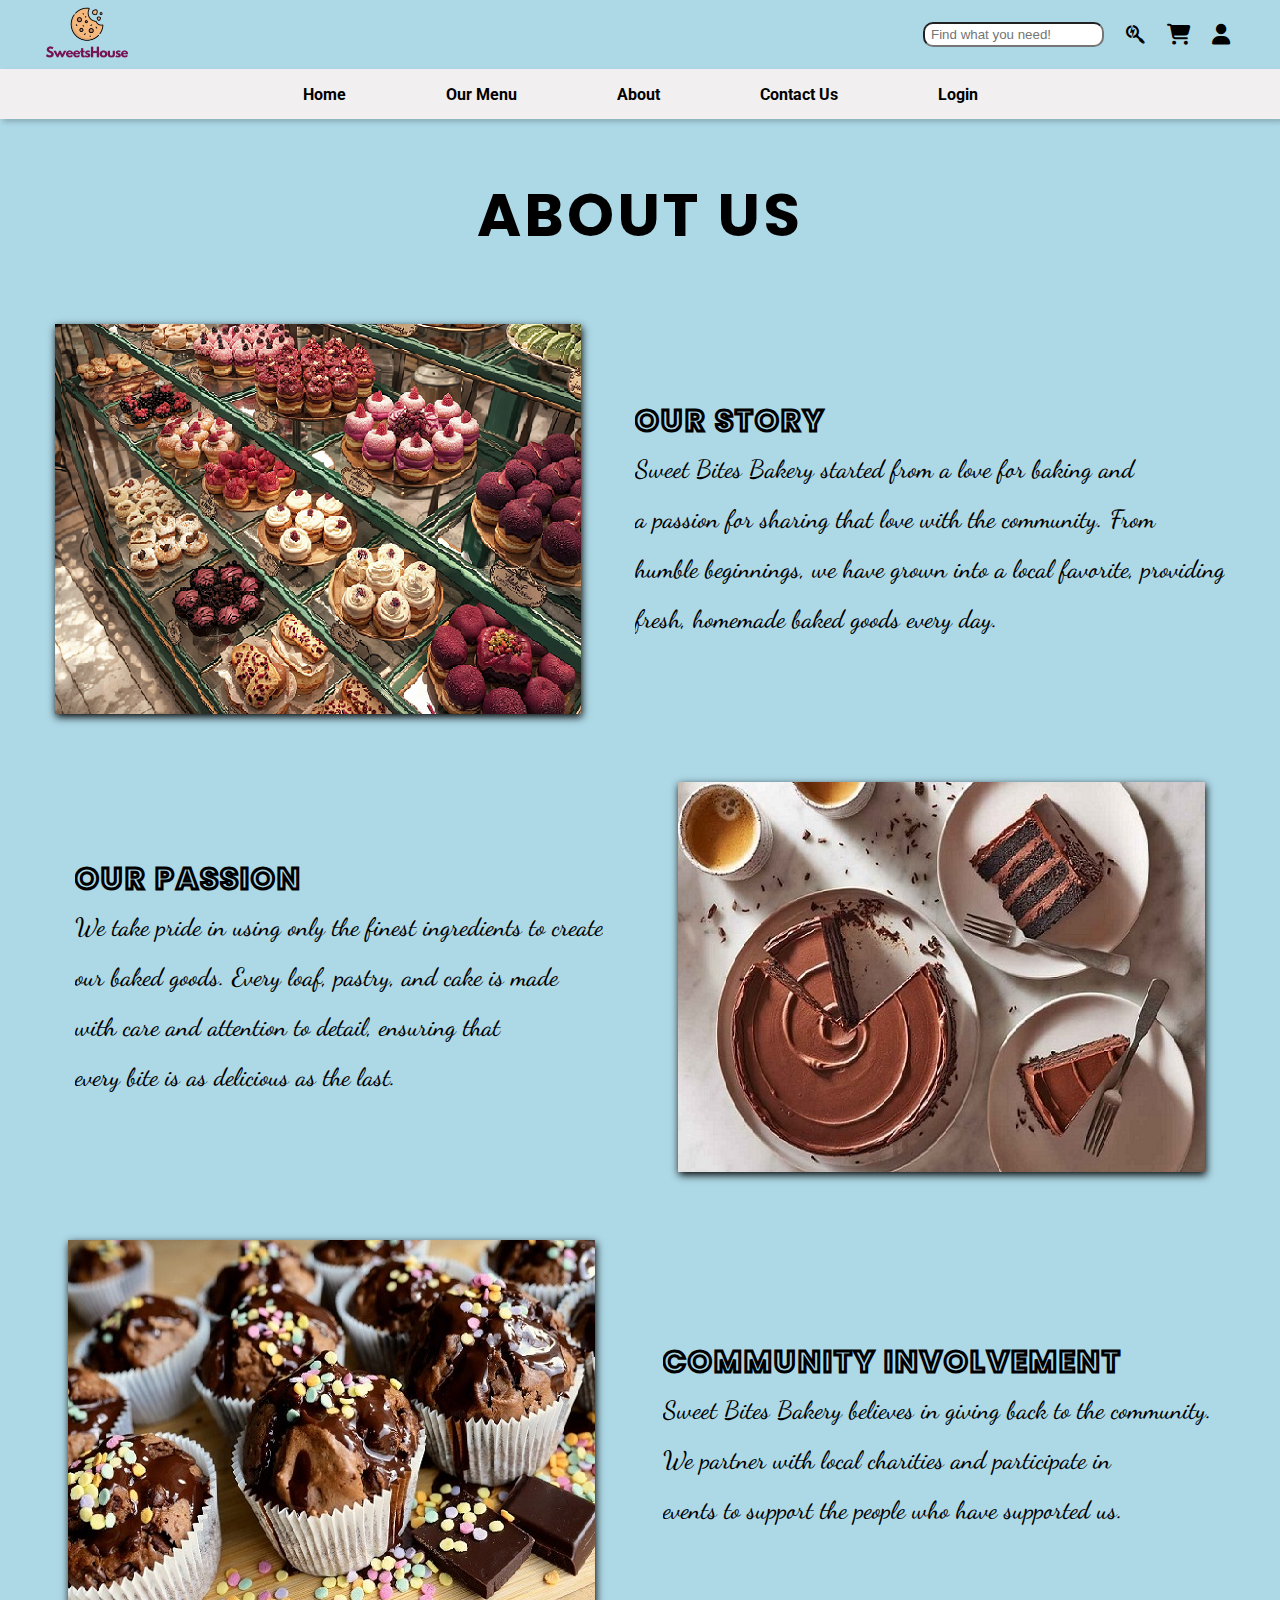
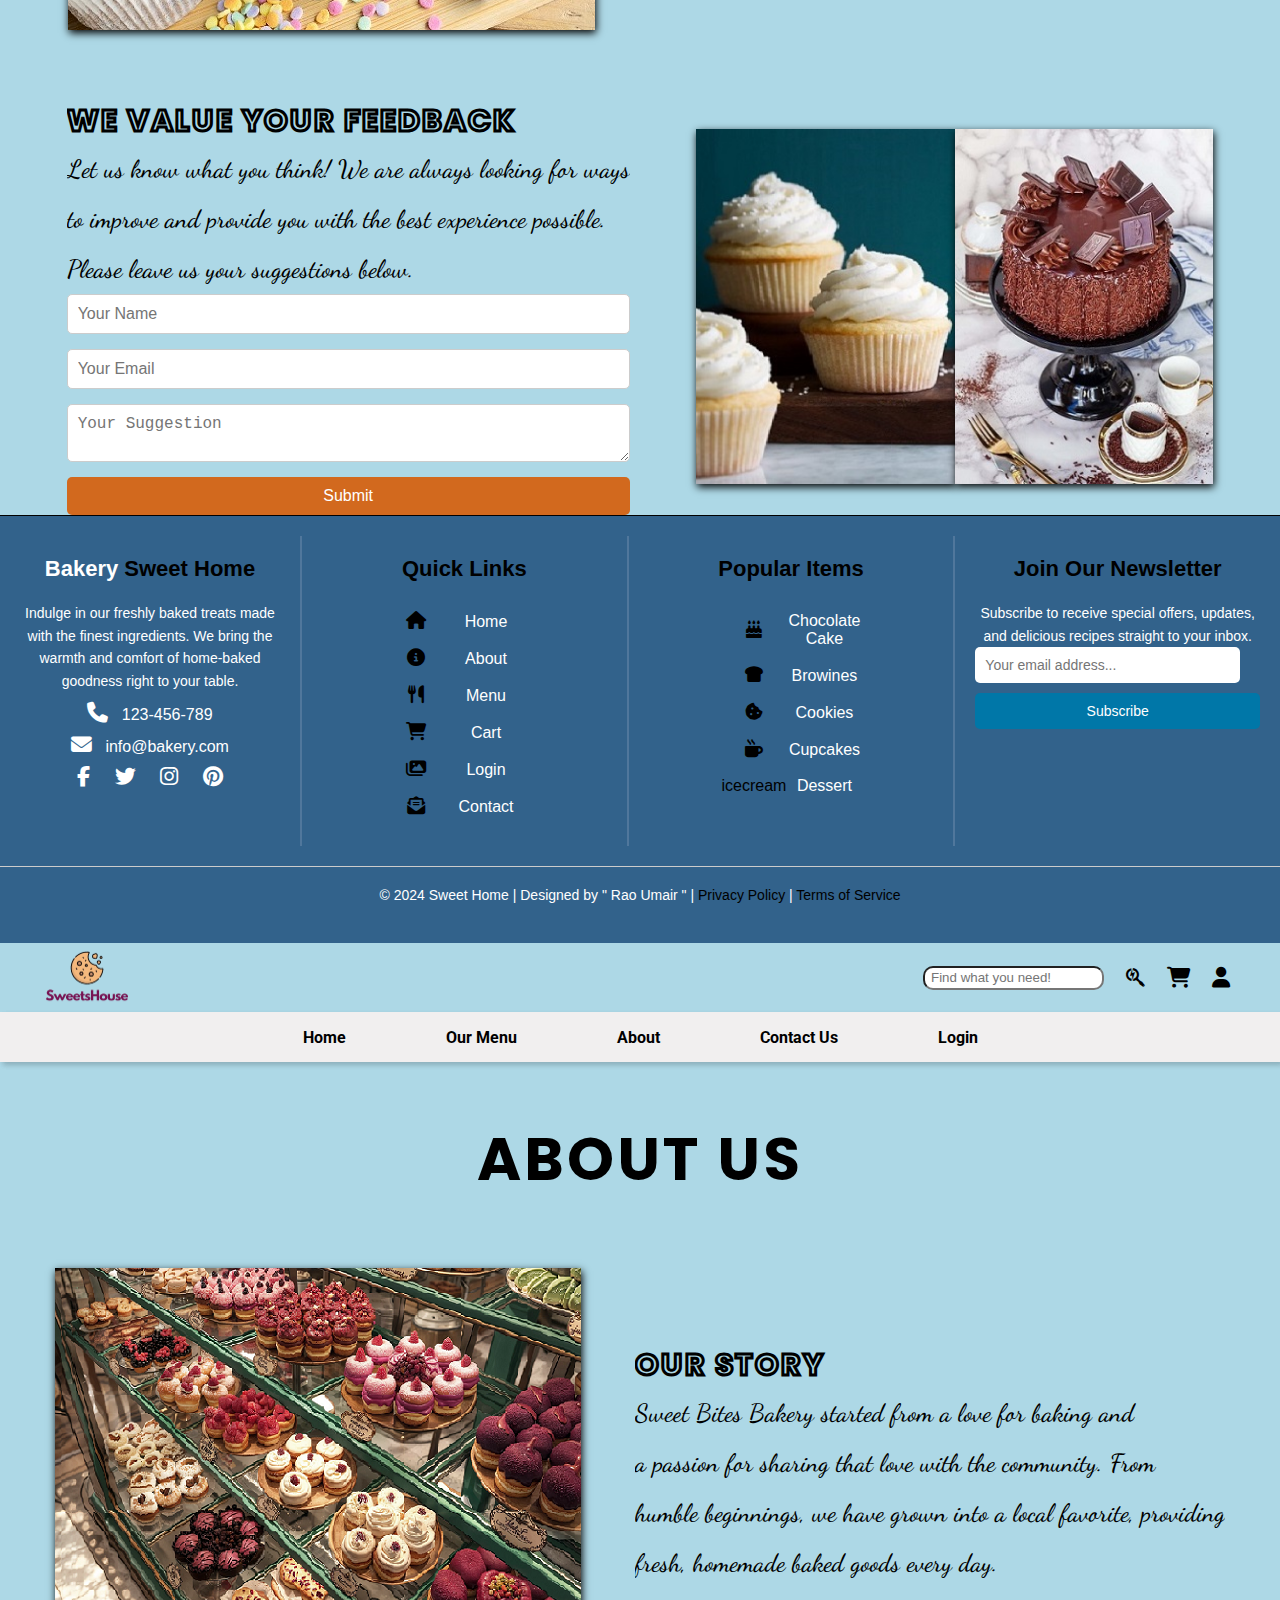
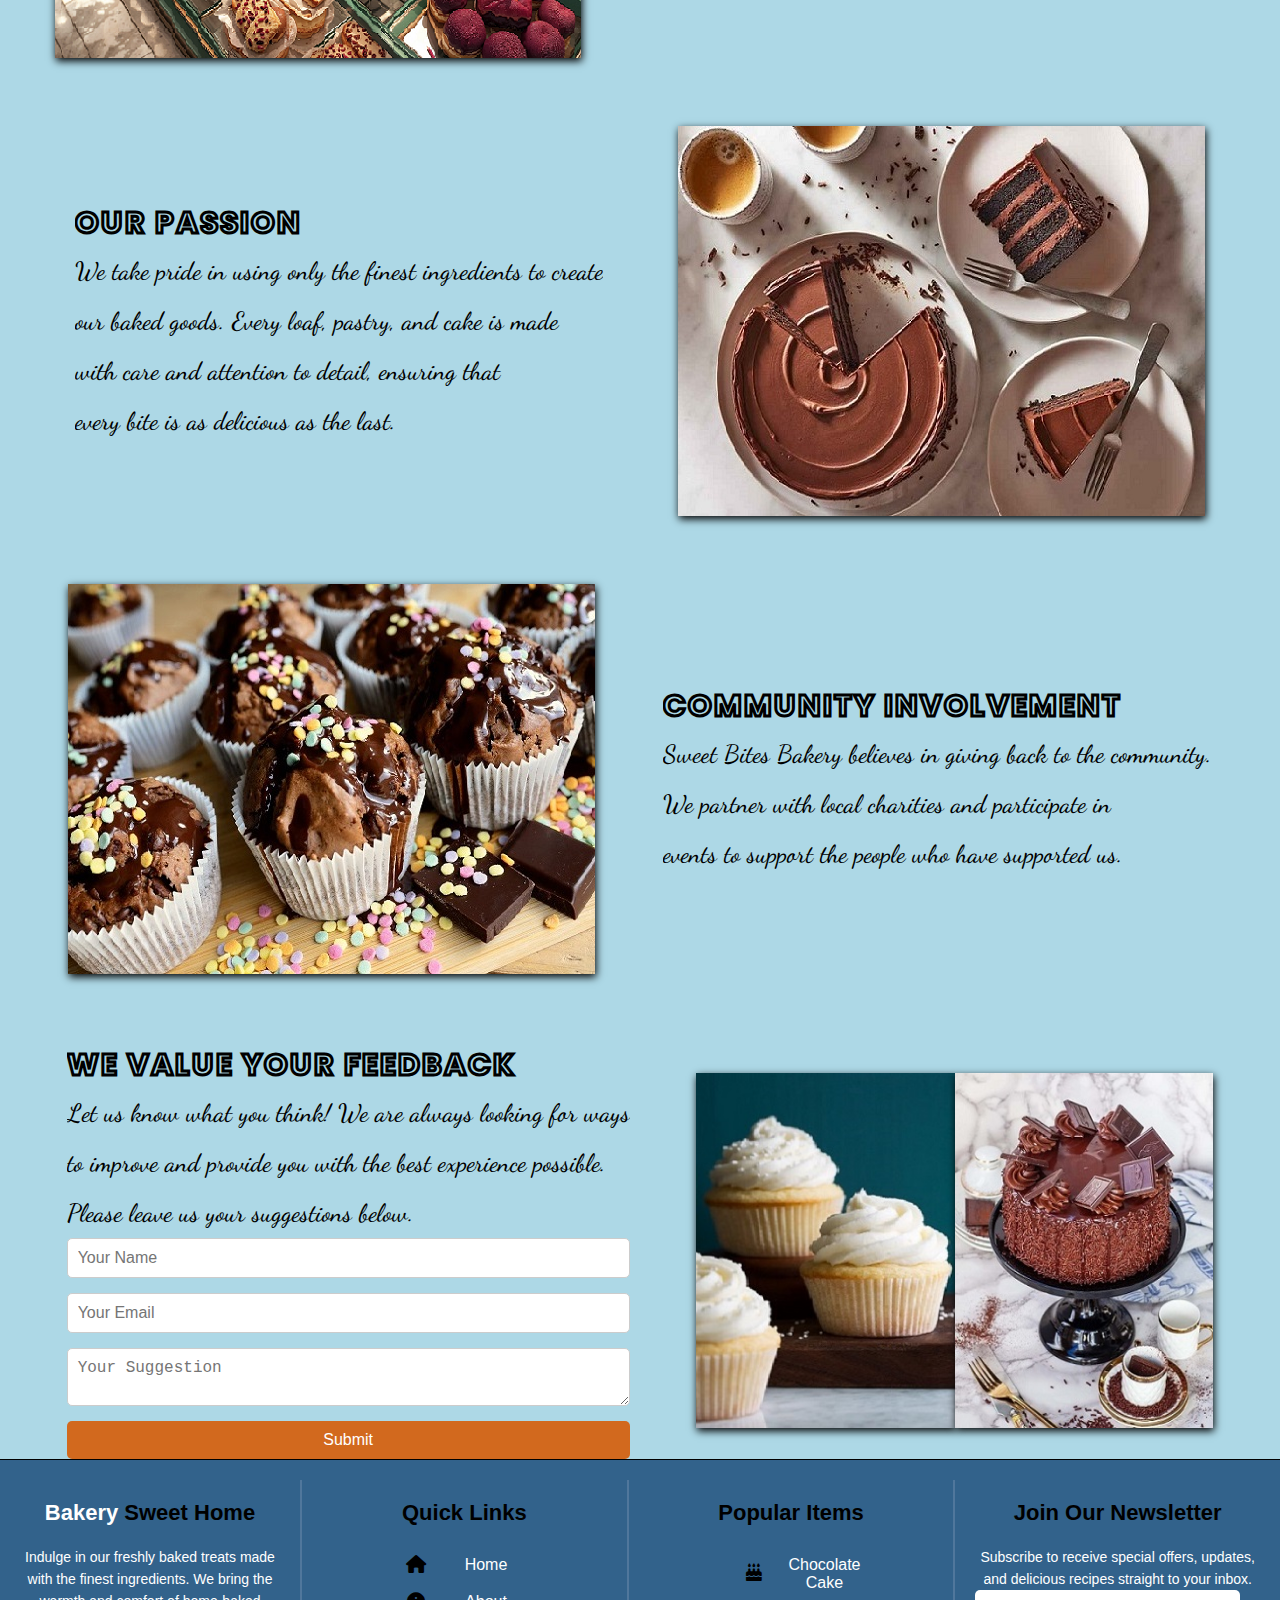
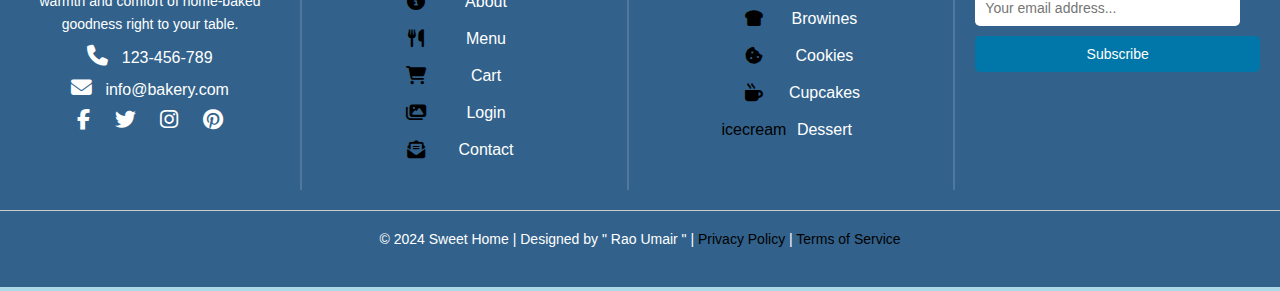
==== commit 71c0d39c: "Merge branch 'main' of https://github.com/RaoUmair55/Sweet-Bakers" ====
--- a/abouts.html
+++ b/abouts.html
@@ -1,257 +1,514 @@
-<!DOCTYPE html>
-<html lang="en">
-<head>
-    <meta charset="UTF-8">
-    <meta name="viewport" content="width=device-width, initial-scale=1.0">
-    <title>About Us</title>
-    <link
-    rel="stylesheet"
-    href="https://cdnjs.cloudflare.com/ajax/libs/font-awesome/6.6.0/css/all.min.css"
-  />
-  <link rel="stylesheet" href="CSS\about.css" />
-  <link rel="stylesheet" href="CSS/Nav.css">
-
-</head>
-<body>
-    
-    <header>
-        <div class="subNav">
-          <a href="index.html"
-            ><img
-              style="margin: 4% 0% 0% 6%"
-              src="images/Home/Mulberry_Funky_Cookie_Logo__1_-removebg-preview.png"
-              width="85px"
-              height="auto"
-              alt="Logo"
-          /></a>
-          <div>
-            <table>
-              <tr>
-                <td>
-                  <input type="search" placeholder=" Find what you need!" />
-                </td>
-                <td>
-                  <a href=""><i class="fa-brands fa-searchengin"></i></a>
-                </td>
-                <td>
-                  <a href="cart.html"><i class="fa-solid fa-cart-shopping"></i></a>
-                </td>
-                <td>
-                  <a href=""><i class="fa-solid fa-user"></i></a>
-                </td>
-              </tr>
-            </table>
-          </div>
-        </div>
-        <nav>
-          <nav>
-            <ul class="sidebar">
-              <li onclick="hideSidebar()">
-                <a href="#"
-                  ><svg
-                    xmlns="http://www.w3.org/2000/svg"
-                    height="26"
-                    viewBox="0 96 960 960"
-                    width="26"
-                  >
-                    <path
-                      d="m249 849-42-42 231-231-231-231 42-42 231 231 231-231 42 42-231 231 231 231-42 42-231-231-231 231Z"
-                    /></svg
-                ></a>
-              </li>
-              <li><a href="local.html">Home</a></li>
-              <li><a href="index.html#menu">Our Menu</a></li>
-              <li><a href="abouts.html">About </a></li>
-              <li><a href="contact.html">Contact Us</a></li>
-              <li><a href="login.html">Login</a></li>
-            </ul>
-            <ul>
-              <li class="hideOnMobile"><a href="local.html">Home</a></li>
-              <li class="hideOnMobile"><a href="index.html#menu">Our Menu</a></li>
-              <li class="hideOnMobile"><a href="abouts.html">About</a></li>
-              <li class="hideOnMobile"><a href="contact.html">Contact Us</a></li>
-              <li class="hideOnMobile"><a href="login.html">Login</a></li>
-              <li class="menu-button" onclick="showSidebar()">
-                <a href="#"
-                  ><svg
-                    xmlns="http://www.w3.org/2000/svg"
-                    height="26"
-                    viewBox="0 96 960 960"
-                    width="26"
-                  >
-                    <path
-                      d="M120 816v-60h720v60H120Zm0-210v-60h720v60H120Zm0-210v-60h720v60H120Z"
-                    /></svg
-                ></a>
-              </li>
-            </ul>
-          </nav>
-        </nav>
-      </header>
-
-
-      <section class="about-header">
-        <h1>About Us</h1>
-    </section>
-
-
-
-    <div class="main-card">
-      <div class="img">
-          <img class="img2" src="./images/about/ai-generated-8758588_1280.png" width="100%" height="auto" alt="">
-      </div>
-      <div class="text">
-          <h3>Our story</h3>
-          <p>
-              Sweet Bites Bakery started from a love for baking and <br> a passion for  sharing that love with the community. From <br> humble beginnings, we have grown into a local  favorite, providing <br> fresh, homemade baked goods every day.
-          </p>
-      </div>
-  </div>
-
-
-  <div class="main-card">
-     
-      <div class="text">
-          <h3>Our Passion</h3>
-          <p>
-         We take pride in using only the finest ingredients to create <br> our baked goods.  Every loaf, pastry, and cake is made <br> with care  and attention to detail,  ensuring that <br> every bite  is as delicious as the last.
-          </p>
-      </div>
-
-      <div class="img">
-          <img class="img2" src="./images/about/KABC_Cakes_Chocolate-Cake_Ganache_07863.jpg" width="100%" height="auto" alt="">
-      </div>
-  </div>
-
-
-  <div class="main-card">
-      <div class="img">
-          <img class="img2" src="./images/about/muffins-8693748_1920.jpg" width="100%" height="auto" alt="">
-      </div>
-      <div class="text">
-          <h3>Community Involvement</h3>
-          <p>
-              Sweet Bites Bakery believes in giving back to the community. <br> We partner with local charities and participate in <br> events to support the people who have supported us.
-          </p>
-      </div>
-  </div>
-
-
-  <div class="main-card">
-     
-      <div class="text">
-          <h3>We Value Your Feedback</h3>
-          <p>Let us know what you think! We are always looking   for ways <br>  to  improve and provide you with the best experience possible. <br>  Please leave us your  suggestions below.</p>
-          <form class="suggestion-form">
-              <input type="text" name="name" placeholder="Your Name" required>
-              <input type="email" name="email" placeholder="Your Email" required>
-              <textarea name="suggestion" placeholder="Your Suggestion" required></textarea>
-              <button type="submit">Submit</button>
-          </form>
-      </div>
-
-      <div style="display: flex;" class="img">
-          <img class="img2" src="./images/about/vanilla-cupcakes-3.jpg" width="50%" height="auto" alt="">
-          <img class="img2" src="./images/about/The-Best-Dark-Chocolate-Cake-Recipe-3.jpg" width="50%" height="auto" alt="">
-
-      </div>
-  </div>
-
-
-
-
-
-
-  <footer class="footer">
-    <div class="footer-content">
-        <div class="footer-section about">
-            <h2><span class="highlight">Bakery</span> Sweet Home</h2>
-            <p>Indulge in our freshly baked treats made with the finest ingredients. We bring the warmth and comfort of home-baked goodness right to your table.</p>
-            <div class="contact">
-                <span><i class="fas fa-phone"></i> &nbsp; 123-456-789</span>
-                <span><i class="fas fa-envelope"></i> &nbsp; info@bakery.com</span>
-            </div>
-            <div class="socials">
-                <a href="#"><i class="fab fa-facebook-f"></i></a>
-                <a href="#"><i class="fab fa-twitter"></i></a>
-                <a href="#"><i class="fab fa-instagram"></i></a>
-                <a href="#"><i class="fab fa-pinterest"></i></a>
-            </div>
-        </div>
-  <hr class="line">
-        <div class="footer-section links">
-            <h2>Quick Links</h2>
-            <table>
-                <tr>
-                    <td><i class="fas fa-home hel"></i></td>
-                    <td class="hov"><a href="#">Home</a></td>
-                </tr>
-                <tr>
-                    <td><i class="fas fa-info-circle hel"></i></td>
-                    <td><a href="#">About</a></td>
-                </tr>
-                <tr>
-                    <td><i class="fas fa-utensils hel"></i></td>
-                    <td><a href="#">Menu</a></td>
-                </tr>
-                <tr>
-                    <td><i class="fas fa-shopping-cart hel"></i></td>
-                    <td><a href="#">Cart</a></td>
-                </tr>
-                <tr>
-                    <td><i class="fas fa-images hel"></i></td>
-                    <td><a href="#">Login</a></td>
-                </tr>
-                <tr>
-                    <td><i class="fas fa-envelope-open-text hel"></i></td>
-                    <td><a href="#">Contact</a></td>
-                </tr>
-            </table>
-        </div>
-  <hr>
-        <div class="footer-section menu">
-            <h2>Popular Items</h2>
-            <table>
-                <tr>
-                    <td><i class="fas fa-birthday-cake hel"></i></td>
-                    <td><a href="#">Chocolate Cake</a></td>
-                </tr>
-                <tr>
-                    <td><i class="fas fa-bread-slice hel"></i></td>
-                    <td><a href="#">Browines</a></td>
-                </tr>
-                <tr>
-                    <td><i class="fas fa-cookie-bite hel"></i></td>
-                    <td><a href="#">Cookies</a></td>
-                </tr>
-                <tr>
-                    <td><i class="fas fa-mug-hot hel"></i></td>
-                    <td><a href="#">Cupcakes</a></td>
-                </tr>
-                <tr>
-                    <td><span class="material-symbols-outlined hel">
-                      icecream
-                      </span></td>
-                    <td><a href="#">Dessert</a></td>
-                </tr>
-            </table>
-        </div>
-  <hr>
-        <div class="footer-section newsletter">
-            <h2>Join Our Newsletter</h2>
-            <p>Subscribe to receive special offers, updates, and delicious recipes straight to your inbox.</p>
-            <form>
-                <input type="email" placeholder="Your email address..." required>
-                <button type="submit">Subscribe</button>
-            </form>
-        </div>
-    </div>
-    <div class="footer-bottom">
-        &copy; 2024 Sweet Home | Designed by  " Rao Umair "   | <a href="#">Privacy Policy</a> | <a href="#">Terms of Service</a>
-    </div>
-  </footer>
-
-
-    <script src="./JS/local.js"></script>
-</body>
+<!DOCTYPE html>
+<html lang="en">
+<head>
+    <meta charset="UTF-8">
+    <meta name="viewport" content="width=device-width, initial-scale=1.0">
+    <title>About Us</title>
+    <link
+    rel="stylesheet"
+    href="https://cdnjs.cloudflare.com/ajax/libs/font-awesome/6.6.0/css/all.min.css"
+  />
+  <link rel="stylesheet" href="CSS\about.css" />
+  <link rel="stylesheet" href="CSS/Nav.css">
+
+</head>
+<body>
+    
+    <header>
+        <div class="subNav">
+          <a href="index.html"
+            ><img
+              style="margin: 4% 0% 0% 6%"
+              src="images/Home/Mulberry_Funky_Cookie_Logo__1_-removebg-preview.png"
+              width="85px"
+              height="auto"
+              alt="Logo"
+          /></a>
+          <div>
+            <table>
+              <tr>
+                <td>
+                  <input type="search" placeholder=" Find what you need!" />
+                </td>
+                <td>
+                  <a href=""><i class="fa-brands fa-searchengin"></i></a>
+                </td>
+                <td>
+                  <a href="cart.html"><i class="fa-solid fa-cart-shopping"></i></a>
+                </td>
+                <td>
+                  <a href=""><i class="fa-solid fa-user"></i></a>
+                </td>
+              </tr>
+            </table>
+          </div>
+        </div>
+        <nav>
+          <nav>
+            <ul class="sidebar">
+              <li onclick="hideSidebar()">
+                <a href="#"
+                  ><svg
+                    xmlns="http://www.w3.org/2000/svg"
+                    height="26"
+                    viewBox="0 96 960 960"
+                    width="26"
+                  >
+                    <path
+                      d="m249 849-42-42 231-231-231-231 42-42 231 231 231-231 42 42-231 231 231 231-42 42-231-231-231 231Z"
+                    /></svg
+                ></a>
+              </li>
+              <li><a href="local.html">Home</a></li>
+              <li><a href="index.html#menu">Our Menu</a></li>
+              <li><a href="abouts.html">About </a></li>
+              <li><a href="contact.html">Contact Us</a></li>
+              <li><a href="login.html">Login</a></li>
+            </ul>
+            <ul>
+              <li class="hideOnMobile"><a href="local.html">Home</a></li>
+              <li class="hideOnMobile"><a href="index.html#menu">Our Menu</a></li>
+              <li class="hideOnMobile"><a href="abouts.html">About</a></li>
+              <li class="hideOnMobile"><a href="contact.html">Contact Us</a></li>
+              <li class="hideOnMobile"><a href="login.html">Login</a></li>
+              <li class="menu-button" onclick="showSidebar()">
+                <a href="#"
+                  ><svg
+                    xmlns="http://www.w3.org/2000/svg"
+                    height="26"
+                    viewBox="0 96 960 960"
+                    width="26"
+                  >
+                    <path
+                      d="M120 816v-60h720v60H120Zm0-210v-60h720v60H120Zm0-210v-60h720v60H120Z"
+                    /></svg
+                ></a>
+              </li>
+            </ul>
+          </nav>
+        </nav>
+      </header>
+
+
+      <section class="about-header">
+        <h1>About Us</h1>
+    </section>
+
+
+
+    <div class="main-card">
+      <div class="img">
+          <img class="img2" src="./images/about/ai-generated-8758588_1280.png" width="100%" height="auto" alt="">
+      </div>
+      <div class="text">
+          <h3>Our story</h3>
+          <p>
+              Sweet Bites Bakery started from a love for baking and <br> a passion for  sharing that love with the community. From <br> humble beginnings, we have grown into a local  favorite, providing <br> fresh, homemade baked goods every day.
+          </p>
+      </div>
+  </div>
+
+
+  <div class="main-card">
+     
+      <div class="text">
+          <h3>Our Passion</h3>
+          <p>
+         We take pride in using only the finest ingredients to create <br> our baked goods.  Every loaf, pastry, and cake is made <br> with care  and attention to detail,  ensuring that <br> every bite  is as delicious as the last.
+          </p>
+      </div>
+
+      <div class="img">
+          <img class="img2" src="./images/about/KABC_Cakes_Chocolate-Cake_Ganache_07863.jpg" width="100%" height="auto" alt="">
+      </div>
+  </div>
+
+
+  <div class="main-card">
+      <div class="img">
+          <img class="img2" src="./images/about/muffins-8693748_1920.jpg" width="100%" height="auto" alt="">
+      </div>
+      <div class="text">
+          <h3>Community Involvement</h3>
+          <p>
+              Sweet Bites Bakery believes in giving back to the community. <br> We partner with local charities and participate in <br> events to support the people who have supported us.
+          </p>
+      </div>
+  </div>
+
+
+  <div class="main-card">
+     
+      <div class="text">
+          <h3>We Value Your Feedback</h3>
+          <p>Let us know what you think! We are always looking   for ways <br>  to  improve and provide you with the best experience possible. <br>  Please leave us your  suggestions below.</p>
+          <form class="suggestion-form">
+              <input type="text" name="name" placeholder="Your Name" required>
+              <input type="email" name="email" placeholder="Your Email" required>
+              <textarea name="suggestion" placeholder="Your Suggestion" required></textarea>
+              <button type="submit">Submit</button>
+          </form>
+      </div>
+
+      <div style="display: flex;" class="img">
+          <img class="img2" src="./images/about/vanilla-cupcakes-3.jpg" width="50%" height="auto" alt="">
+          <img class="img2" src="./images/about/The-Best-Dark-Chocolate-Cake-Recipe-3.jpg" width="50%" height="auto" alt="">
+
+      </div>
+  </div>
+
+
+
+
+
+
+  <footer class="footer">
+    <div class="footer-content">
+        <div class="footer-section about">
+            <h2><span class="highlight">Bakery</span> Sweet Home</h2>
+            <p>Indulge in our freshly baked treats made with the finest ingredients. We bring the warmth and comfort of home-baked goodness right to your table.</p>
+            <div class="contact">
+                <span><i class="fas fa-phone"></i> &nbsp; 123-456-789</span>
+                <span><i class="fas fa-envelope"></i> &nbsp; info@bakery.com</span>
+            </div>
+            <div class="socials">
+                <a href="#"><i class="fab fa-facebook-f"></i></a>
+                <a href="#"><i class="fab fa-twitter"></i></a>
+                <a href="#"><i class="fab fa-instagram"></i></a>
+                <a href="#"><i class="fab fa-pinterest"></i></a>
+            </div>
+        </div>
+  <hr class="line">
+        <div class="footer-section links">
+            <h2>Quick Links</h2>
+            <table>
+                <tr>
+                    <td><i class="fas fa-home hel"></i></td>
+                    <td class="hov"><a href="#">Home</a></td>
+                </tr>
+                <tr>
+                    <td><i class="fas fa-info-circle hel"></i></td>
+                    <td><a href="#">About</a></td>
+                </tr>
+                <tr>
+                    <td><i class="fas fa-utensils hel"></i></td>
+                    <td><a href="#">Menu</a></td>
+                </tr>
+                <tr>
+                    <td><i class="fas fa-shopping-cart hel"></i></td>
+                    <td><a href="#">Cart</a></td>
+                </tr>
+                <tr>
+                    <td><i class="fas fa-images hel"></i></td>
+                    <td><a href="#">Login</a></td>
+                </tr>
+                <tr>
+                    <td><i class="fas fa-envelope-open-text hel"></i></td>
+                    <td><a href="#">Contact</a></td>
+                </tr>
+            </table>
+        </div>
+  <hr>
+        <div class="footer-section menu">
+            <h2>Popular Items</h2>
+            <table>
+                <tr>
+                    <td><i class="fas fa-birthday-cake hel"></i></td>
+                    <td><a href="#">Chocolate Cake</a></td>
+                </tr>
+                <tr>
+                    <td><i class="fas fa-bread-slice hel"></i></td>
+                    <td><a href="#">Browines</a></td>
+                </tr>
+                <tr>
+                    <td><i class="fas fa-cookie-bite hel"></i></td>
+                    <td><a href="#">Cookies</a></td>
+                </tr>
+                <tr>
+                    <td><i class="fas fa-mug-hot hel"></i></td>
+                    <td><a href="#">Cupcakes</a></td>
+                </tr>
+                <tr>
+                    <td><span class="material-symbols-outlined hel">
+                      icecream
+                      </span></td>
+                    <td><a href="#">Dessert</a></td>
+                </tr>
+            </table>
+        </div>
+  <hr>
+        <div class="footer-section newsletter">
+            <h2>Join Our Newsletter</h2>
+            <p>Subscribe to receive special offers, updates, and delicious recipes straight to your inbox.</p>
+            <form>
+                <input type="email" placeholder="Your email address..." required>
+                <button type="submit">Subscribe</button>
+            </form>
+        </div>
+    </div>
+    <div class="footer-bottom">
+        &copy; 2024 Sweet Home | Designed by  " Rao Umair "   | <a href="#">Privacy Policy</a> | <a href="#">Terms of Service</a>
+    </div>
+  </footer>
+
+
+    <script src="./JS/local.js"></script>
+</body>
+</html>
+<!DOCTYPE html>
+<html lang="en">
+<head>
+    <meta charset="UTF-8">
+    <meta name="viewport" content="width=device-width, initial-scale=1.0">
+    <title>About Us</title>
+    <link
+    rel="stylesheet"
+    href="https://cdnjs.cloudflare.com/ajax/libs/font-awesome/6.6.0/css/all.min.css"
+  />
+  <link rel="stylesheet" href="CSS\about.css" />
+  <link rel="stylesheet" href="CSS/Nav.css">
+
+</head>
+<body>
+    
+    <header>
+        <div class="subNav">
+          <a href="index.html"
+            ><img
+              style="margin: 4% 0% 0% 6%"
+              src="images/Home/Mulberry_Funky_Cookie_Logo__1_-removebg-preview.png"
+              width="85px"
+              height="auto"
+              alt="Logo"
+          /></a>
+          <div>
+            <table>
+              <tr>
+                <td>
+                  <input type="search" placeholder=" Find what you need!" />
+                </td>
+                <td>
+                  <a href=""><i class="fa-brands fa-searchengin"></i></a>
+                </td>
+                <td>
+                  <a href="cart.html"><i class="fa-solid fa-cart-shopping"></i></a>
+                </td>
+                <td>
+                  <a href=""><i class="fa-solid fa-user"></i></a>
+                </td>
+              </tr>
+            </table>
+          </div>
+        </div>
+        <nav>
+          <nav>
+            <ul class="sidebar">
+              <li onclick="hideSidebar()">
+                <a href="#"
+                  ><svg
+                    xmlns="http://www.w3.org/2000/svg"
+                    height="26"
+                    viewBox="0 96 960 960"
+                    width="26"
+                  >
+                    <path
+                      d="m249 849-42-42 231-231-231-231 42-42 231 231 231-231 42 42-231 231 231 231-42 42-231-231-231 231Z"
+                    /></svg
+                ></a>
+              </li>
+              <li><a href="local.html">Home</a></li>
+              <li><a href="index.html#menu">Our Menu</a></li>
+              <li><a href="abouts.html">About </a></li>
+              <li><a href="contact.html">Contact Us</a></li>
+              <li><a href="login.html">Login</a></li>
+            </ul>
+            <ul>
+              <li class="hideOnMobile"><a href="local.html">Home</a></li>
+              <li class="hideOnMobile"><a href="index.html#menu">Our Menu</a></li>
+              <li class="hideOnMobile"><a href="abouts.html">About</a></li>
+              <li class="hideOnMobile"><a href="contact.html">Contact Us</a></li>
+              <li class="hideOnMobile"><a href="login.html">Login</a></li>
+              <li class="menu-button" onclick="showSidebar()">
+                <a href="#"
+                  ><svg
+                    xmlns="http://www.w3.org/2000/svg"
+                    height="26"
+                    viewBox="0 96 960 960"
+                    width="26"
+                  >
+                    <path
+                      d="M120 816v-60h720v60H120Zm0-210v-60h720v60H120Zm0-210v-60h720v60H120Z"
+                    /></svg
+                ></a>
+              </li>
+            </ul>
+          </nav>
+        </nav>
+      </header>
+
+
+      <section class="about-header">
+        <h1>About Us</h1>
+    </section>
+
+
+
+    <div class="main-card">
+      <div class="img">
+          <img class="img2" src="./images/about/ai-generated-8758588_1280.png" width="100%" height="auto" alt="">
+      </div>
+      <div class="text">
+          <h3>Our story</h3>
+          <p>
+              Sweet Bites Bakery started from a love for baking and <br> a passion for  sharing that love with the community. From <br> humble beginnings, we have grown into a local  favorite, providing <br> fresh, homemade baked goods every day.
+          </p>
+      </div>
+  </div>
+
+
+  <div class="main-card">
+     
+      <div class="text">
+          <h3>Our Passion</h3>
+          <p>
+         We take pride in using only the finest ingredients to create <br> our baked goods.  Every loaf, pastry, and cake is made <br> with care  and attention to detail,  ensuring that <br> every bite  is as delicious as the last.
+          </p>
+      </div>
+
+      <div class="img">
+          <img class="img2" src="./images/about/KABC_Cakes_Chocolate-Cake_Ganache_07863.jpg" width="100%" height="auto" alt="">
+      </div>
+  </div>
+
+
+  <div class="main-card">
+      <div class="img">
+          <img class="img2" src="./images/about/muffins-8693748_1920.jpg" width="100%" height="auto" alt="">
+      </div>
+      <div class="text">
+          <h3>Community Involvement</h3>
+          <p>
+              Sweet Bites Bakery believes in giving back to the community. <br> We partner with local charities and participate in <br> events to support the people who have supported us.
+          </p>
+      </div>
+  </div>
+
+
+  <div class="main-card">
+     
+      <div class="text">
+          <h3>We Value Your Feedback</h3>
+          <p>Let us know what you think! We are always looking   for ways <br>  to  improve and provide you with the best experience possible. <br>  Please leave us your  suggestions below.</p>
+          <form class="suggestion-form">
+              <input type="text" name="name" placeholder="Your Name" required>
+              <input type="email" name="email" placeholder="Your Email" required>
+              <textarea name="suggestion" placeholder="Your Suggestion" required></textarea>
+              <button type="submit">Submit</button>
+          </form>
+      </div>
+
+      <div style="display: flex;" class="img">
+          <img class="img2" src="./images/about/vanilla-cupcakes-3.jpg" width="50%" height="auto" alt="">
+          <img class="img2" src="./images/about/The-Best-Dark-Chocolate-Cake-Recipe-3.jpg" width="50%" height="auto" alt="">
+
+      </div>
+  </div>
+
+
+
+
+
+
+  <footer class="footer">
+    <div class="footer-content">
+        <div class="footer-section about">
+            <h2><span class="highlight">Bakery</span> Sweet Home</h2>
+            <p>Indulge in our freshly baked treats made with the finest ingredients. We bring the warmth and comfort of home-baked goodness right to your table.</p>
+            <div class="contact">
+                <span><i class="fas fa-phone"></i> &nbsp; 123-456-789</span>
+                <span><i class="fas fa-envelope"></i> &nbsp; info@bakery.com</span>
+            </div>
+            <div class="socials">
+                <a href="#"><i class="fab fa-facebook-f"></i></a>
+                <a href="#"><i class="fab fa-twitter"></i></a>
+                <a href="#"><i class="fab fa-instagram"></i></a>
+                <a href="#"><i class="fab fa-pinterest"></i></a>
+            </div>
+        </div>
+  <hr class="line">
+        <div class="footer-section links">
+            <h2>Quick Links</h2>
+            <table>
+                <tr>
+                    <td><i class="fas fa-home hel"></i></td>
+                    <td class="hov"><a href="#">Home</a></td>
+                </tr>
+                <tr>
+                    <td><i class="fas fa-info-circle hel"></i></td>
+                    <td><a href="#">About</a></td>
+                </tr>
+                <tr>
+                    <td><i class="fas fa-utensils hel"></i></td>
+                    <td><a href="#">Menu</a></td>
+                </tr>
+                <tr>
+                    <td><i class="fas fa-shopping-cart hel"></i></td>
+                    <td><a href="#">Cart</a></td>
+                </tr>
+                <tr>
+                    <td><i class="fas fa-images hel"></i></td>
+                    <td><a href="#">Login</a></td>
+                </tr>
+                <tr>
+                    <td><i class="fas fa-envelope-open-text hel"></i></td>
+                    <td><a href="#">Contact</a></td>
+                </tr>
+            </table>
+        </div>
+  <hr>
+        <div class="footer-section menu">
+            <h2>Popular Items</h2>
+            <table>
+                <tr>
+                    <td><i class="fas fa-birthday-cake hel"></i></td>
+                    <td><a href="#">Chocolate Cake</a></td>
+                </tr>
+                <tr>
+                    <td><i class="fas fa-bread-slice hel"></i></td>
+                    <td><a href="#">Browines</a></td>
+                </tr>
+                <tr>
+                    <td><i class="fas fa-cookie-bite hel"></i></td>
+                    <td><a href="#">Cookies</a></td>
+                </tr>
+                <tr>
+                    <td><i class="fas fa-mug-hot hel"></i></td>
+                    <td><a href="#">Cupcakes</a></td>
+                </tr>
+                <tr>
+                    <td><span class="material-symbols-outlined hel">
+                      icecream
+                      </span></td>
+                    <td><a href="#">Dessert</a></td>
+                </tr>
+            </table>
+        </div>
+  <hr>
+        <div class="footer-section newsletter">
+            <h2>Join Our Newsletter</h2>
+            <p>Subscribe to receive special offers, updates, and delicious recipes straight to your inbox.</p>
+            <form>
+                <input type="email" placeholder="Your email address..." required>
+                <button type="submit">Subscribe</button>
+            </form>
+        </div>
+    </div>
+    <div class="footer-bottom">
+        &copy; 2024 Sweet Home | Designed by  " Rao Umair "   | <a href="#">Privacy Policy</a> | <a href="#">Terms of Service</a>
+    </div>
+  </footer>
+
+
+    <script src="./JS/local.js"></script>
+</body>
 </html>--- a/CSS/Nav.css
+++ b/CSS/Nav.css
@@ -1,292 +1,584 @@
-
-* {
-    margin: 0;
-    padding: 0;
-  }
-  .subNav {
-    display: flex;
-    align-items: center;
-    justify-content: space-between;
-    background-color: lightblue;
-    padding: 0px 3%;
-  }
-  i {
-    font-size: 1.3rem;
-    transition: all 0.3s ease; /* Smooth transition for the hover effect */
-  }
-  
-  /* i:hover { */
-  /* font-size: 1.5rem; Change font size on hover */
-  /* color: blue; Change color on hover */
-  /* cursor: pointer; */
-  /* } */
-  table tr td {
-    padding: 10px;
-  }
-  
-  table tr td input {
-    padding: 1.5%;
-    border-radius: 10px;
-    width: 100%;
-  }
-  table tr td input:hover {
-    border: 2px solid blue;
-  }
-  a {
-    text-decoration: none;
-    color: black;
-  }
-  
-  /* Main Nav Bar */
-  
-  nav {
-    /* background-color: rgba(224, 221, 221, 0.877); */
-  
-    background-color: rgb(241, 239, 239);
-    box-shadow: 3px 3px 5px rgba(0, 0, 0, 0.1);
-  }
-  nav ul {
-    width: 100%;
-    list-style: none;
-    display: flex;
-    justify-content: center;
-    align-items: center;
-    font-family: 'Roboto' ,sans-serif;
-
-  }
-  nav li {
-    height: 50px;
-  }
-  nav a {
-    height: 100%;
-    padding: 0 50px;
-    font-weight: bold;
-    text-decoration: none;
-    display: flex;
-    align-items: center;
-    color: black;
-    font-family: 'Roboto' ,sans-serif;
-
-  }
-  nav a:hover {
-    background-color: #b9b7b7;
-  }
-  
-  .sidebar {
-    position: fixed;
-    right: 0;
-    height: 100vh;
-    width: 250px;
-    background-color: rgba(255, 255, 255, 0.15);
-    backdrop-filter: blur(12px);
-    box-shadow: -10px 0 10px rgba(0, 0, 0, 0.1);
-    list-style: none;
-    display: none;
-    flex-direction: column;
-    align-items: flex-start;
-    justify-content: flex-start;
-    z-index: 999;
-  }
-  .sidebar li {
-    width: 100%;
-  }
-  .sidebar a {
-    width: 100%;
-  }
-  .menu-button {
-    display: none;
-  }
-  @media (max-width: 800px) {
-    nav ul {
-      justify-content: flex-end;
-    }
-    .hideOnMobile {
-      display: none;
-    }
-    .menu-button {
-      display: block;
-    }
-  }
-  @media (max-width: 400px) {
-    .sidebar {
-      width: 100%;
-    }
-  }
-  
-
-
-  
-/* footer */
-.footer {
-  background-color: #003366b6;
-  /* backdrop-filter: blur(20px); */
-  border-top: 1px solid black;
-  padding: 20px 0;
-  font-family: 'Arial', sans-serif;
-  color: white;
-text-align:center;
-}
-
-
-
-/* google icon */
-.material-symbols-outlined{
-  color: black;
-}
-
-
-
-.footer h2 {
-  font-size: 22px;
-  color: #000000;
-  margin-bottom: 20px;
-
-}
-
-.footer p {
-  font-size: 14px;
-  line-height: 1.6;
-}
-
-.footer .highlight {
-  color: #ffffff;
-}
-
-.footer .footer-content {
-  display: flex;
-  justify-content: space-around;
-  flex-wrap: wrap;
-}
-
-.footer .footer-section {
-  flex: 1;
-  padding: 20px;
-  min-width: 250px;
-}
-
-.footer .footer-section.about {
-  max-width: 300px;
-}
-
-.footer .contact span {
-  display: block;
-  margin: 10px 0;
-}
-
-.footer .socials a {
-  margin: 0 10px;
-  font-size: 18px;
-  color: white;
-  transition: color 0.3s;
-}
-
-.footer .socials a:hover {
-  color: #0077a8; /* Change to respective color */
-}
-
-
-.footer .links table,
-.footer .menu table {
-  width: 50%;
-  margin: 0 auto;
-}
-
-.footer table td {
-  padding: 8px 0;
-  vertical-align: middle;
-}
-
-.footer table td i {
-  color: black;
-  font-size: 18px;
-  width: 24px;
-  text-align: center;
-}
-
-.footer table tr:hover .hel{
-  color: white;
-
-}
-
-.footer table td a {
-  color: white;
-  text-decoration: none;
-  font-size: 16px;
-  display: inline-block;
-  width: 100%;
-  transition: color 0.3s;
-  transition: 1s;
-}
-
-/* .footer table td a:hover {
-  color: #0077a8;
-} */
-
-
-.fa-pinterest:hover{
-  color: red;
-}
-
-.fa-pinterest:hover{
-  color: red;
-}
-.fa-instagram:hover{
-  color: lightpink;
-}
-
-
-
-.footer table td a:hover  {
-  text-decoration:underline black 3px;
-}
-
-.footer .newsletter form {
-  display: flex;
-  flex-direction: column;
-}
-
-.footer .newsletter input[type="email"] {
-  padding: 10px;
-  margin-bottom: 10px;
-  border: none;
-  border-radius: 5px;
-  font-size: 14px;
-  width: 93%;
-}
-
-.footer .newsletter button {
-  padding: 10px;
-  background-color: #0077a8;
-  border: none;
-  color: #fff;
-  font-size: 14px;
-  border-radius: 5px;
-  cursor: pointer;
-  transition: background-color 0.3s;
-}
-
-.footer .newsletter button:hover {
-  background-color: #005d79;
-}
-
-.footer-bottom {
-  text-align: center;
-  padding: 20px 0;
-  font-size: 14px;
-  border-top: 1px solid #ccc;
-  margin-top: 20px;
-}
-
-.footer-bottom a {
-  color: #000000;
-  text-decoration: none;
-}
-
-.footer-bottom a:hover {
-  text-decoration: underline white 2px;
-}
-
-
-hr{
-  border: 1px solid #5c7fa3b6 ;
+
+* {
+    margin: 0;
+    padding: 0;
+  }
+  .subNav {
+    display: flex;
+    align-items: center;
+    justify-content: space-between;
+    background-color: lightblue;
+    padding: 0px 3%;
+  }
+  i {
+    font-size: 1.3rem;
+    transition: all 0.3s ease; /* Smooth transition for the hover effect */
+  }
+  
+  /* i:hover { */
+  /* font-size: 1.5rem; Change font size on hover */
+  /* color: blue; Change color on hover */
+  /* cursor: pointer; */
+  /* } */
+  table tr td {
+    padding: 10px;
+  }
+  
+  table tr td input {
+    padding: 1.5%;
+    border-radius: 10px;
+    width: 100%;
+  }
+  table tr td input:hover {
+    border: 2px solid blue;
+  }
+  a {
+    text-decoration: none;
+    color: black;
+  }
+  
+  /* Main Nav Bar */
+  
+  nav {
+    /* background-color: rgba(224, 221, 221, 0.877); */
+  
+    background-color: rgb(241, 239, 239);
+    box-shadow: 3px 3px 5px rgba(0, 0, 0, 0.1);
+  }
+  nav ul {
+    width: 100%;
+    list-style: none;
+    display: flex;
+    justify-content: center;
+    align-items: center;
+    font-family: 'Roboto' ,sans-serif;
+
+  }
+  nav li {
+    height: 50px;
+  }
+  nav a {
+    height: 100%;
+    padding: 0 50px;
+    font-weight: bold;
+    text-decoration: none;
+    display: flex;
+    align-items: center;
+    color: black;
+    font-family: 'Roboto' ,sans-serif;
+
+  }
+  nav a:hover {
+    background-color: #b9b7b7;
+  }
+  
+  .sidebar {
+    position: fixed;
+    right: 0;
+    height: 100vh;
+    width: 250px;
+    background-color: rgba(255, 255, 255, 0.15);
+    backdrop-filter: blur(12px);
+    box-shadow: -10px 0 10px rgba(0, 0, 0, 0.1);
+    list-style: none;
+    display: none;
+    flex-direction: column;
+    align-items: flex-start;
+    justify-content: flex-start;
+    z-index: 999;
+  }
+  .sidebar li {
+    width: 100%;
+  }
+  .sidebar a {
+    width: 100%;
+  }
+  .menu-button {
+    display: none;
+  }
+  @media (max-width: 800px) {
+    nav ul {
+      justify-content: flex-end;
+    }
+    .hideOnMobile {
+      display: none;
+    }
+    .menu-button {
+      display: block;
+    }
+  }
+  @media (max-width: 400px) {
+    .sidebar {
+      width: 100%;
+    }
+  }
+  
+
+
+  
+/* footer */
+.footer {
+  background-color: #003366b6;
+  /* backdrop-filter: blur(20px); */
+  border-top: 1px solid black;
+  padding: 20px 0;
+  font-family: 'Arial', sans-serif;
+  color: white;
+text-align:center;
+}
+
+
+
+/* google icon */
+.material-symbols-outlined{
+  color: black;
+}
+
+
+
+.footer h2 {
+  font-size: 22px;
+  color: #000000;
+  margin-bottom: 20px;
+
+}
+
+.footer p {
+  font-size: 14px;
+  line-height: 1.6;
+}
+
+.footer .highlight {
+  color: #ffffff;
+}
+
+.footer .footer-content {
+  display: flex;
+  justify-content: space-around;
+  flex-wrap: wrap;
+}
+
+.footer .footer-section {
+  flex: 1;
+  padding: 20px;
+  min-width: 250px;
+}
+
+.footer .footer-section.about {
+  max-width: 300px;
+}
+
+.footer .contact span {
+  display: block;
+  margin: 10px 0;
+}
+
+.footer .socials a {
+  margin: 0 10px;
+  font-size: 18px;
+  color: white;
+  transition: color 0.3s;
+}
+
+.footer .socials a:hover {
+  color: #0077a8; /* Change to respective color */
+}
+
+
+.footer .links table,
+.footer .menu table {
+  width: 50%;
+  margin: 0 auto;
+}
+
+.footer table td {
+  padding: 8px 0;
+  vertical-align: middle;
+}
+
+.footer table td i {
+  color: black;
+  font-size: 18px;
+  width: 24px;
+  text-align: center;
+}
+
+.footer table tr:hover .hel{
+  color: white;
+
+}
+
+.footer table td a {
+  color: white;
+  text-decoration: none;
+  font-size: 16px;
+  display: inline-block;
+  width: 100%;
+  transition: color 0.3s;
+  transition: 1s;
+}
+
+/* .footer table td a:hover {
+  color: #0077a8;
+} */
+
+
+.fa-pinterest:hover{
+  color: red;
+}
+
+.fa-pinterest:hover{
+  color: red;
+}
+.fa-instagram:hover{
+  color: lightpink;
+}
+
+
+
+.footer table td a:hover  {
+  text-decoration:underline black 3px;
+}
+
+.footer .newsletter form {
+  display: flex;
+  flex-direction: column;
+}
+
+.footer .newsletter input[type="email"] {
+  padding: 10px;
+  margin-bottom: 10px;
+  border: none;
+  border-radius: 5px;
+  font-size: 14px;
+  width: 93%;
+}
+
+.footer .newsletter button {
+  padding: 10px;
+  background-color: #0077a8;
+  border: none;
+  color: #fff;
+  font-size: 14px;
+  border-radius: 5px;
+  cursor: pointer;
+  transition: background-color 0.3s;
+}
+
+.footer .newsletter button:hover {
+  background-color: #005d79;
+}
+
+.footer-bottom {
+  text-align: center;
+  padding: 20px 0;
+  font-size: 14px;
+  border-top: 1px solid #ccc;
+  margin-top: 20px;
+}
+
+.footer-bottom a {
+  color: #000000;
+  text-decoration: none;
+}
+
+.footer-bottom a:hover {
+  text-decoration: underline white 2px;
+}
+
+
+hr{
+  border: 1px solid #5c7fa3b6 ;
+}
+
+* {
+    margin: 0;
+    padding: 0;
+  }
+  .subNav {
+    display: flex;
+    align-items: center;
+    justify-content: space-between;
+    background-color: lightblue;
+    padding: 0px 3%;
+  }
+  i {
+    font-size: 1.3rem;
+    transition: all 0.3s ease; /* Smooth transition for the hover effect */
+  }
+  
+  /* i:hover { */
+  /* font-size: 1.5rem; Change font size on hover */
+  /* color: blue; Change color on hover */
+  /* cursor: pointer; */
+  /* } */
+  table tr td {
+    padding: 10px;
+  }
+  
+  table tr td input {
+    padding: 1.5%;
+    border-radius: 10px;
+    width: 100%;
+  }
+  table tr td input:hover {
+    border: 2px solid blue;
+  }
+  a {
+    text-decoration: none;
+    color: black;
+  }
+  
+  /* Main Nav Bar */
+  
+  nav {
+    /* background-color: rgba(224, 221, 221, 0.877); */
+  
+    background-color: rgb(241, 239, 239);
+    box-shadow: 3px 3px 5px rgba(0, 0, 0, 0.1);
+  }
+  nav ul {
+    width: 100%;
+    list-style: none;
+    display: flex;
+    justify-content: center;
+    align-items: center;
+    font-family: 'Roboto' ,sans-serif;
+
+  }
+  nav li {
+    height: 50px;
+  }
+  nav a {
+    height: 100%;
+    padding: 0 50px;
+    font-weight: bold;
+    text-decoration: none;
+    display: flex;
+    align-items: center;
+    color: black;
+    font-family: 'Roboto' ,sans-serif;
+
+  }
+  nav a:hover {
+    background-color: #b9b7b7;
+  }
+  
+  .sidebar {
+    position: fixed;
+    right: 0;
+    height: 100vh;
+    width: 250px;
+    background-color: rgba(255, 255, 255, 0.15);
+    backdrop-filter: blur(12px);
+    box-shadow: -10px 0 10px rgba(0, 0, 0, 0.1);
+    list-style: none;
+    display: none;
+    flex-direction: column;
+    align-items: flex-start;
+    justify-content: flex-start;
+    z-index: 999;
+  }
+  .sidebar li {
+    width: 100%;
+  }
+  .sidebar a {
+    width: 100%;
+  }
+  .menu-button {
+    display: none;
+  }
+  @media (max-width: 800px) {
+    nav ul {
+      justify-content: flex-end;
+    }
+    .hideOnMobile {
+      display: none;
+    }
+    .menu-button {
+      display: block;
+    }
+  }
+  @media (max-width: 400px) {
+    .sidebar {
+      width: 100%;
+    }
+  }
+  
+
+
+  
+/* footer */
+.footer {
+  background-color: #003366b6;
+  /* backdrop-filter: blur(20px); */
+  border-top: 1px solid black;
+  padding: 20px 0;
+  font-family: 'Arial', sans-serif;
+  color: white;
+text-align:center;
+}
+
+
+
+/* google icon */
+.material-symbols-outlined{
+  color: black;
+}
+
+
+
+.footer h2 {
+  font-size: 22px;
+  color: #000000;
+  margin-bottom: 20px;
+
+}
+
+.footer p {
+  font-size: 14px;
+  line-height: 1.6;
+}
+
+.footer .highlight {
+  color: #ffffff;
+}
+
+.footer .footer-content {
+  display: flex;
+  justify-content: space-around;
+  flex-wrap: wrap;
+}
+
+.footer .footer-section {
+  flex: 1;
+  padding: 20px;
+  min-width: 250px;
+}
+
+.footer .footer-section.about {
+  max-width: 300px;
+}
+
+.footer .contact span {
+  display: block;
+  margin: 10px 0;
+}
+
+.footer .socials a {
+  margin: 0 10px;
+  font-size: 18px;
+  color: white;
+  transition: color 0.3s;
+}
+
+.footer .socials a:hover {
+  color: #0077a8; /* Change to respective color */
+}
+
+
+.footer .links table,
+.footer .menu table {
+  width: 50%;
+  margin: 0 auto;
+}
+
+.footer table td {
+  padding: 8px 0;
+  vertical-align: middle;
+}
+
+.footer table td i {
+  color: black;
+  font-size: 18px;
+  width: 24px;
+  text-align: center;
+}
+
+.footer table tr:hover .hel{
+  color: white;
+
+}
+
+.footer table td a {
+  color: white;
+  text-decoration: none;
+  font-size: 16px;
+  display: inline-block;
+  width: 100%;
+  transition: color 0.3s;
+  transition: 1s;
+}
+
+/* .footer table td a:hover {
+  color: #0077a8;
+} */
+
+
+.fa-pinterest:hover{
+  color: red;
+}
+
+.fa-pinterest:hover{
+  color: red;
+}
+.fa-instagram:hover{
+  color: lightpink;
+}
+
+
+
+.footer table td a:hover  {
+  text-decoration:underline black 3px;
+}
+
+.footer .newsletter form {
+  display: flex;
+  flex-direction: column;
+}
+
+.footer .newsletter input[type="email"] {
+  padding: 10px;
+  margin-bottom: 10px;
+  border: none;
+  border-radius: 5px;
+  font-size: 14px;
+  width: 93%;
+}
+
+.footer .newsletter button {
+  padding: 10px;
+  background-color: #0077a8;
+  border: none;
+  color: #fff;
+  font-size: 14px;
+  border-radius: 5px;
+  cursor: pointer;
+  transition: background-color 0.3s;
+}
+
+.footer .newsletter button:hover {
+  background-color: #005d79;
+}
+
+.footer-bottom {
+  text-align: center;
+  padding: 20px 0;
+  font-size: 14px;
+  border-top: 1px solid #ccc;
+  margin-top: 20px;
+}
+
+.footer-bottom a {
+  color: #000000;
+  text-decoration: none;
+}
+
+.footer-bottom a:hover {
+  text-decoration: underline white 2px;
+}
+
+
+hr{
+  border: 1px solid #5c7fa3b6 ;
 }--- a/CSS/Nav.css
+++ b/CSS/Nav.css
@@ -1,292 +1,584 @@
-
-* {
-    margin: 0;
-    padding: 0;
-  }
-  .subNav {
-    display: flex;
-    align-items: center;
-    justify-content: space-between;
-    background-color: lightblue;
-    padding: 0px 3%;
-  }
-  i {
-    font-size: 1.3rem;
-    transition: all 0.3s ease; /* Smooth transition for the hover effect */
-  }
-  
-  /* i:hover { */
-  /* font-size: 1.5rem; Change font size on hover */
-  /* color: blue; Change color on hover */
-  /* cursor: pointer; */
-  /* } */
-  table tr td {
-    padding: 10px;
-  }
-  
-  table tr td input {
-    padding: 1.5%;
-    border-radius: 10px;
-    width: 100%;
-  }
-  table tr td input:hover {
-    border: 2px solid blue;
-  }
-  a {
-    text-decoration: none;
-    color: black;
-  }
-  
-  /* Main Nav Bar */
-  
-  nav {
-    /* background-color: rgba(224, 221, 221, 0.877); */
-  
-    background-color: rgb(241, 239, 239);
-    box-shadow: 3px 3px 5px rgba(0, 0, 0, 0.1);
-  }
-  nav ul {
-    width: 100%;
-    list-style: none;
-    display: flex;
-    justify-content: center;
-    align-items: center;
-    font-family: 'Roboto' ,sans-serif;
-
-  }
-  nav li {
-    height: 50px;
-  }
-  nav a {
-    height: 100%;
-    padding: 0 50px;
-    font-weight: bold;
-    text-decoration: none;
-    display: flex;
-    align-items: center;
-    color: black;
-    font-family: 'Roboto' ,sans-serif;
-
-  }
-  nav a:hover {
-    background-color: #b9b7b7;
-  }
-  
-  .sidebar {
-    position: fixed;
-    right: 0;
-    height: 100vh;
-    width: 250px;
-    background-color: rgba(255, 255, 255, 0.15);
-    backdrop-filter: blur(12px);
-    box-shadow: -10px 0 10px rgba(0, 0, 0, 0.1);
-    list-style: none;
-    display: none;
-    flex-direction: column;
-    align-items: flex-start;
-    justify-content: flex-start;
-    z-index: 999;
-  }
-  .sidebar li {
-    width: 100%;
-  }
-  .sidebar a {
-    width: 100%;
-  }
-  .menu-button {
-    display: none;
-  }
-  @media (max-width: 800px) {
-    nav ul {
-      justify-content: flex-end;
-    }
-    .hideOnMobile {
-      display: none;
-    }
-    .menu-button {
-      display: block;
-    }
-  }
-  @media (max-width: 400px) {
-    .sidebar {
-      width: 100%;
-    }
-  }
-  
-
-
-  
-/* footer */
-.footer {
-  background-color: #003366b6;
-  /* backdrop-filter: blur(20px); */
-  border-top: 1px solid black;
-  padding: 20px 0;
-  font-family: 'Arial', sans-serif;
-  color: white;
-text-align:center;
-}
-
-
-
-/* google icon */
-.material-symbols-outlined{
-  color: black;
-}
-
-
-
-.footer h2 {
-  font-size: 22px;
-  color: #000000;
-  margin-bottom: 20px;
-
-}
-
-.footer p {
-  font-size: 14px;
-  line-height: 1.6;
-}
-
-.footer .highlight {
-  color: #ffffff;
-}
-
-.footer .footer-content {
-  display: flex;
-  justify-content: space-around;
-  flex-wrap: wrap;
-}
-
-.footer .footer-section {
-  flex: 1;
-  padding: 20px;
-  min-width: 250px;
-}
-
-.footer .footer-section.about {
-  max-width: 300px;
-}
-
-.footer .contact span {
-  display: block;
-  margin: 10px 0;
-}
-
-.footer .socials a {
-  margin: 0 10px;
-  font-size: 18px;
-  color: white;
-  transition: color 0.3s;
-}
-
-.footer .socials a:hover {
-  color: #0077a8; /* Change to respective color */
-}
-
-
-.footer .links table,
-.footer .menu table {
-  width: 50%;
-  margin: 0 auto;
-}
-
-.footer table td {
-  padding: 8px 0;
-  vertical-align: middle;
-}
-
-.footer table td i {
-  color: black;
-  font-size: 18px;
-  width: 24px;
-  text-align: center;
-}
-
-.footer table tr:hover .hel{
-  color: white;
-
-}
-
-.footer table td a {
-  color: white;
-  text-decoration: none;
-  font-size: 16px;
-  display: inline-block;
-  width: 100%;
-  transition: color 0.3s;
-  transition: 1s;
-}
-
-/* .footer table td a:hover {
-  color: #0077a8;
-} */
-
-
-.fa-pinterest:hover{
-  color: red;
-}
-
-.fa-pinterest:hover{
-  color: red;
-}
-.fa-instagram:hover{
-  color: lightpink;
-}
-
-
-
-.footer table td a:hover  {
-  text-decoration:underline black 3px;
-}
-
-.footer .newsletter form {
-  display: flex;
-  flex-direction: column;
-}
-
-.footer .newsletter input[type="email"] {
-  padding: 10px;
-  margin-bottom: 10px;
-  border: none;
-  border-radius: 5px;
-  font-size: 14px;
-  width: 93%;
-}
-
-.footer .newsletter button {
-  padding: 10px;
-  background-color: #0077a8;
-  border: none;
-  color: #fff;
-  font-size: 14px;
-  border-radius: 5px;
-  cursor: pointer;
-  transition: background-color 0.3s;
-}
-
-.footer .newsletter button:hover {
-  background-color: #005d79;
-}
-
-.footer-bottom {
-  text-align: center;
-  padding: 20px 0;
-  font-size: 14px;
-  border-top: 1px solid #ccc;
-  margin-top: 20px;
-}
-
-.footer-bottom a {
-  color: #000000;
-  text-decoration: none;
-}
-
-.footer-bottom a:hover {
-  text-decoration: underline white 2px;
-}
-
-
-hr{
-  border: 1px solid #5c7fa3b6 ;
+
+* {
+    margin: 0;
+    padding: 0;
+  }
+  .subNav {
+    display: flex;
+    align-items: center;
+    justify-content: space-between;
+    background-color: lightblue;
+    padding: 0px 3%;
+  }
+  i {
+    font-size: 1.3rem;
+    transition: all 0.3s ease; /* Smooth transition for the hover effect */
+  }
+  
+  /* i:hover { */
+  /* font-size: 1.5rem; Change font size on hover */
+  /* color: blue; Change color on hover */
+  /* cursor: pointer; */
+  /* } */
+  table tr td {
+    padding: 10px;
+  }
+  
+  table tr td input {
+    padding: 1.5%;
+    border-radius: 10px;
+    width: 100%;
+  }
+  table tr td input:hover {
+    border: 2px solid blue;
+  }
+  a {
+    text-decoration: none;
+    color: black;
+  }
+  
+  /* Main Nav Bar */
+  
+  nav {
+    /* background-color: rgba(224, 221, 221, 0.877); */
+  
+    background-color: rgb(241, 239, 239);
+    box-shadow: 3px 3px 5px rgba(0, 0, 0, 0.1);
+  }
+  nav ul {
+    width: 100%;
+    list-style: none;
+    display: flex;
+    justify-content: center;
+    align-items: center;
+    font-family: 'Roboto' ,sans-serif;
+
+  }
+  nav li {
+    height: 50px;
+  }
+  nav a {
+    height: 100%;
+    padding: 0 50px;
+    font-weight: bold;
+    text-decoration: none;
+    display: flex;
+    align-items: center;
+    color: black;
+    font-family: 'Roboto' ,sans-serif;
+
+  }
+  nav a:hover {
+    background-color: #b9b7b7;
+  }
+  
+  .sidebar {
+    position: fixed;
+    right: 0;
+    height: 100vh;
+    width: 250px;
+    background-color: rgba(255, 255, 255, 0.15);
+    backdrop-filter: blur(12px);
+    box-shadow: -10px 0 10px rgba(0, 0, 0, 0.1);
+    list-style: none;
+    display: none;
+    flex-direction: column;
+    align-items: flex-start;
+    justify-content: flex-start;
+    z-index: 999;
+  }
+  .sidebar li {
+    width: 100%;
+  }
+  .sidebar a {
+    width: 100%;
+  }
+  .menu-button {
+    display: none;
+  }
+  @media (max-width: 800px) {
+    nav ul {
+      justify-content: flex-end;
+    }
+    .hideOnMobile {
+      display: none;
+    }
+    .menu-button {
+      display: block;
+    }
+  }
+  @media (max-width: 400px) {
+    .sidebar {
+      width: 100%;
+    }
+  }
+  
+
+
+  
+/* footer */
+.footer {
+  background-color: #003366b6;
+  /* backdrop-filter: blur(20px); */
+  border-top: 1px solid black;
+  padding: 20px 0;
+  font-family: 'Arial', sans-serif;
+  color: white;
+text-align:center;
+}
+
+
+
+/* google icon */
+.material-symbols-outlined{
+  color: black;
+}
+
+
+
+.footer h2 {
+  font-size: 22px;
+  color: #000000;
+  margin-bottom: 20px;
+
+}
+
+.footer p {
+  font-size: 14px;
+  line-height: 1.6;
+}
+
+.footer .highlight {
+  color: #ffffff;
+}
+
+.footer .footer-content {
+  display: flex;
+  justify-content: space-around;
+  flex-wrap: wrap;
+}
+
+.footer .footer-section {
+  flex: 1;
+  padding: 20px;
+  min-width: 250px;
+}
+
+.footer .footer-section.about {
+  max-width: 300px;
+}
+
+.footer .contact span {
+  display: block;
+  margin: 10px 0;
+}
+
+.footer .socials a {
+  margin: 0 10px;
+  font-size: 18px;
+  color: white;
+  transition: color 0.3s;
+}
+
+.footer .socials a:hover {
+  color: #0077a8; /* Change to respective color */
+}
+
+
+.footer .links table,
+.footer .menu table {
+  width: 50%;
+  margin: 0 auto;
+}
+
+.footer table td {
+  padding: 8px 0;
+  vertical-align: middle;
+}
+
+.footer table td i {
+  color: black;
+  font-size: 18px;
+  width: 24px;
+  text-align: center;
+}
+
+.footer table tr:hover .hel{
+  color: white;
+
+}
+
+.footer table td a {
+  color: white;
+  text-decoration: none;
+  font-size: 16px;
+  display: inline-block;
+  width: 100%;
+  transition: color 0.3s;
+  transition: 1s;
+}
+
+/* .footer table td a:hover {
+  color: #0077a8;
+} */
+
+
+.fa-pinterest:hover{
+  color: red;
+}
+
+.fa-pinterest:hover{
+  color: red;
+}
+.fa-instagram:hover{
+  color: lightpink;
+}
+
+
+
+.footer table td a:hover  {
+  text-decoration:underline black 3px;
+}
+
+.footer .newsletter form {
+  display: flex;
+  flex-direction: column;
+}
+
+.footer .newsletter input[type="email"] {
+  padding: 10px;
+  margin-bottom: 10px;
+  border: none;
+  border-radius: 5px;
+  font-size: 14px;
+  width: 93%;
+}
+
+.footer .newsletter button {
+  padding: 10px;
+  background-color: #0077a8;
+  border: none;
+  color: #fff;
+  font-size: 14px;
+  border-radius: 5px;
+  cursor: pointer;
+  transition: background-color 0.3s;
+}
+
+.footer .newsletter button:hover {
+  background-color: #005d79;
+}
+
+.footer-bottom {
+  text-align: center;
+  padding: 20px 0;
+  font-size: 14px;
+  border-top: 1px solid #ccc;
+  margin-top: 20px;
+}
+
+.footer-bottom a {
+  color: #000000;
+  text-decoration: none;
+}
+
+.footer-bottom a:hover {
+  text-decoration: underline white 2px;
+}
+
+
+hr{
+  border: 1px solid #5c7fa3b6 ;
+}
+
+* {
+    margin: 0;
+    padding: 0;
+  }
+  .subNav {
+    display: flex;
+    align-items: center;
+    justify-content: space-between;
+    background-color: lightblue;
+    padding: 0px 3%;
+  }
+  i {
+    font-size: 1.3rem;
+    transition: all 0.3s ease; /* Smooth transition for the hover effect */
+  }
+  
+  /* i:hover { */
+  /* font-size: 1.5rem; Change font size on hover */
+  /* color: blue; Change color on hover */
+  /* cursor: pointer; */
+  /* } */
+  table tr td {
+    padding: 10px;
+  }
+  
+  table tr td input {
+    padding: 1.5%;
+    border-radius: 10px;
+    width: 100%;
+  }
+  table tr td input:hover {
+    border: 2px solid blue;
+  }
+  a {
+    text-decoration: none;
+    color: black;
+  }
+  
+  /* Main Nav Bar */
+  
+  nav {
+    /* background-color: rgba(224, 221, 221, 0.877); */
+  
+    background-color: rgb(241, 239, 239);
+    box-shadow: 3px 3px 5px rgba(0, 0, 0, 0.1);
+  }
+  nav ul {
+    width: 100%;
+    list-style: none;
+    display: flex;
+    justify-content: center;
+    align-items: center;
+    font-family: 'Roboto' ,sans-serif;
+
+  }
+  nav li {
+    height: 50px;
+  }
+  nav a {
+    height: 100%;
+    padding: 0 50px;
+    font-weight: bold;
+    text-decoration: none;
+    display: flex;
+    align-items: center;
+    color: black;
+    font-family: 'Roboto' ,sans-serif;
+
+  }
+  nav a:hover {
+    background-color: #b9b7b7;
+  }
+  
+  .sidebar {
+    position: fixed;
+    right: 0;
+    height: 100vh;
+    width: 250px;
+    background-color: rgba(255, 255, 255, 0.15);
+    backdrop-filter: blur(12px);
+    box-shadow: -10px 0 10px rgba(0, 0, 0, 0.1);
+    list-style: none;
+    display: none;
+    flex-direction: column;
+    align-items: flex-start;
+    justify-content: flex-start;
+    z-index: 999;
+  }
+  .sidebar li {
+    width: 100%;
+  }
+  .sidebar a {
+    width: 100%;
+  }
+  .menu-button {
+    display: none;
+  }
+  @media (max-width: 800px) {
+    nav ul {
+      justify-content: flex-end;
+    }
+    .hideOnMobile {
+      display: none;
+    }
+    .menu-button {
+      display: block;
+    }
+  }
+  @media (max-width: 400px) {
+    .sidebar {
+      width: 100%;
+    }
+  }
+  
+
+
+  
+/* footer */
+.footer {
+  background-color: #003366b6;
+  /* backdrop-filter: blur(20px); */
+  border-top: 1px solid black;
+  padding: 20px 0;
+  font-family: 'Arial', sans-serif;
+  color: white;
+text-align:center;
+}
+
+
+
+/* google icon */
+.material-symbols-outlined{
+  color: black;
+}
+
+
+
+.footer h2 {
+  font-size: 22px;
+  color: #000000;
+  margin-bottom: 20px;
+
+}
+
+.footer p {
+  font-size: 14px;
+  line-height: 1.6;
+}
+
+.footer .highlight {
+  color: #ffffff;
+}
+
+.footer .footer-content {
+  display: flex;
+  justify-content: space-around;
+  flex-wrap: wrap;
+}
+
+.footer .footer-section {
+  flex: 1;
+  padding: 20px;
+  min-width: 250px;
+}
+
+.footer .footer-section.about {
+  max-width: 300px;
+}
+
+.footer .contact span {
+  display: block;
+  margin: 10px 0;
+}
+
+.footer .socials a {
+  margin: 0 10px;
+  font-size: 18px;
+  color: white;
+  transition: color 0.3s;
+}
+
+.footer .socials a:hover {
+  color: #0077a8; /* Change to respective color */
+}
+
+
+.footer .links table,
+.footer .menu table {
+  width: 50%;
+  margin: 0 auto;
+}
+
+.footer table td {
+  padding: 8px 0;
+  vertical-align: middle;
+}
+
+.footer table td i {
+  color: black;
+  font-size: 18px;
+  width: 24px;
+  text-align: center;
+}
+
+.footer table tr:hover .hel{
+  color: white;
+
+}
+
+.footer table td a {
+  color: white;
+  text-decoration: none;
+  font-size: 16px;
+  display: inline-block;
+  width: 100%;
+  transition: color 0.3s;
+  transition: 1s;
+}
+
+/* .footer table td a:hover {
+  color: #0077a8;
+} */
+
+
+.fa-pinterest:hover{
+  color: red;
+}
+
+.fa-pinterest:hover{
+  color: red;
+}
+.fa-instagram:hover{
+  color: lightpink;
+}
+
+
+
+.footer table td a:hover  {
+  text-decoration:underline black 3px;
+}
+
+.footer .newsletter form {
+  display: flex;
+  flex-direction: column;
+}
+
+.footer .newsletter input[type="email"] {
+  padding: 10px;
+  margin-bottom: 10px;
+  border: none;
+  border-radius: 5px;
+  font-size: 14px;
+  width: 93%;
+}
+
+.footer .newsletter button {
+  padding: 10px;
+  background-color: #0077a8;
+  border: none;
+  color: #fff;
+  font-size: 14px;
+  border-radius: 5px;
+  cursor: pointer;
+  transition: background-color 0.3s;
+}
+
+.footer .newsletter button:hover {
+  background-color: #005d79;
+}
+
+.footer-bottom {
+  text-align: center;
+  padding: 20px 0;
+  font-size: 14px;
+  border-top: 1px solid #ccc;
+  margin-top: 20px;
+}
+
+.footer-bottom a {
+  color: #000000;
+  text-decoration: none;
+}
+
+.footer-bottom a:hover {
+  text-decoration: underline white 2px;
+}
+
+
+hr{
+  border: 1px solid #5c7fa3b6 ;
 }